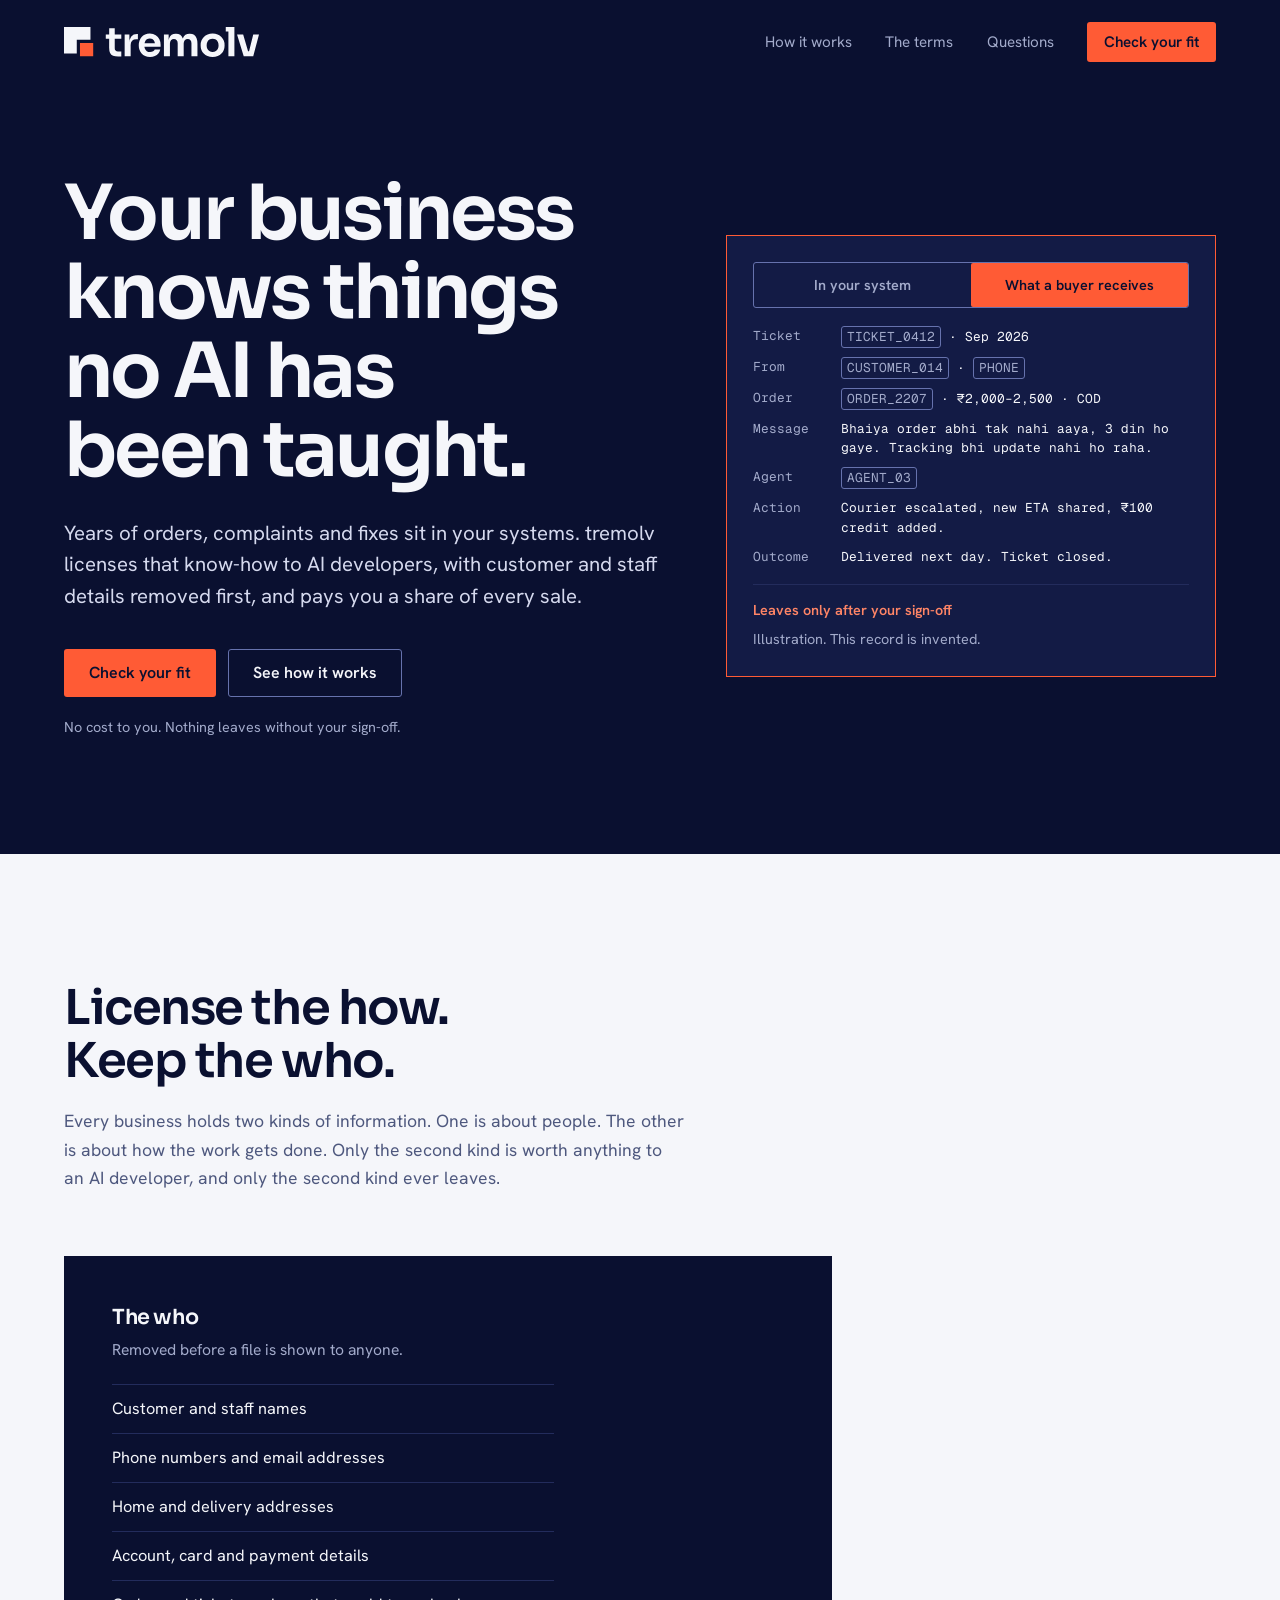
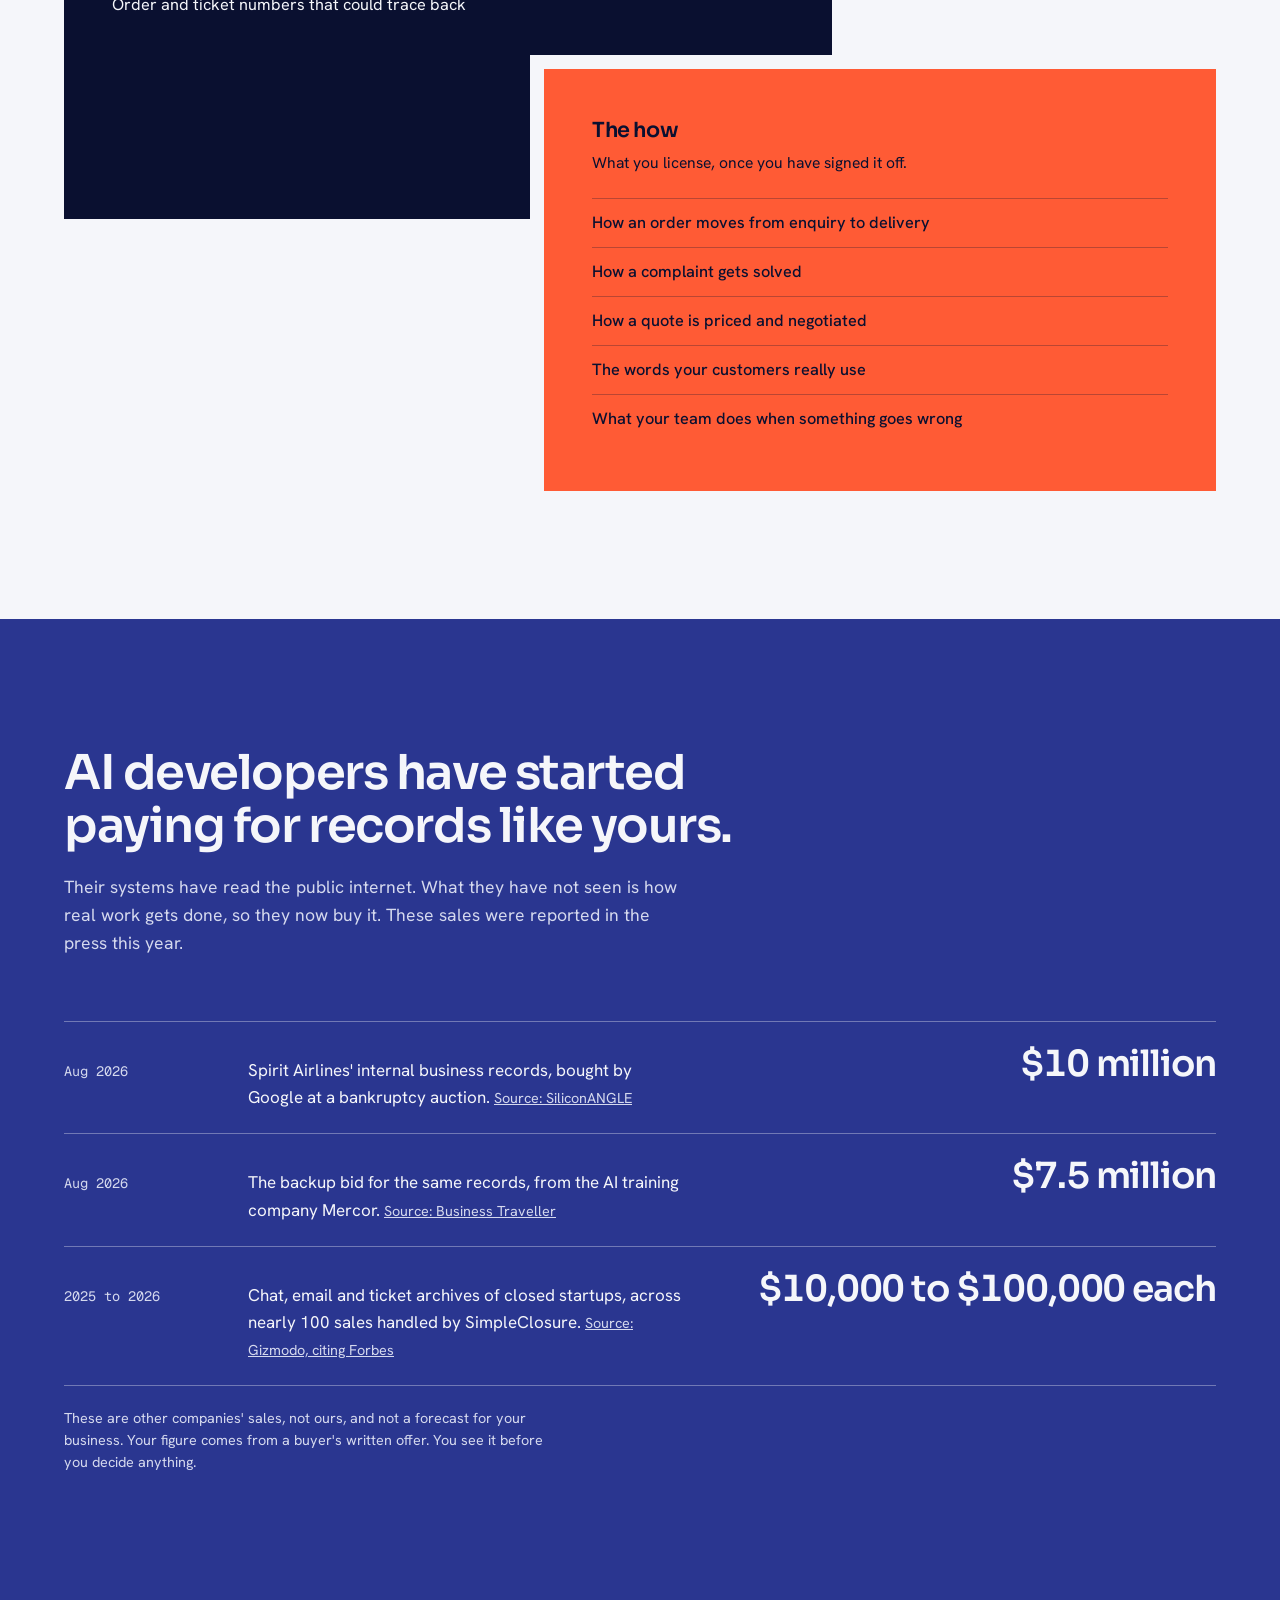
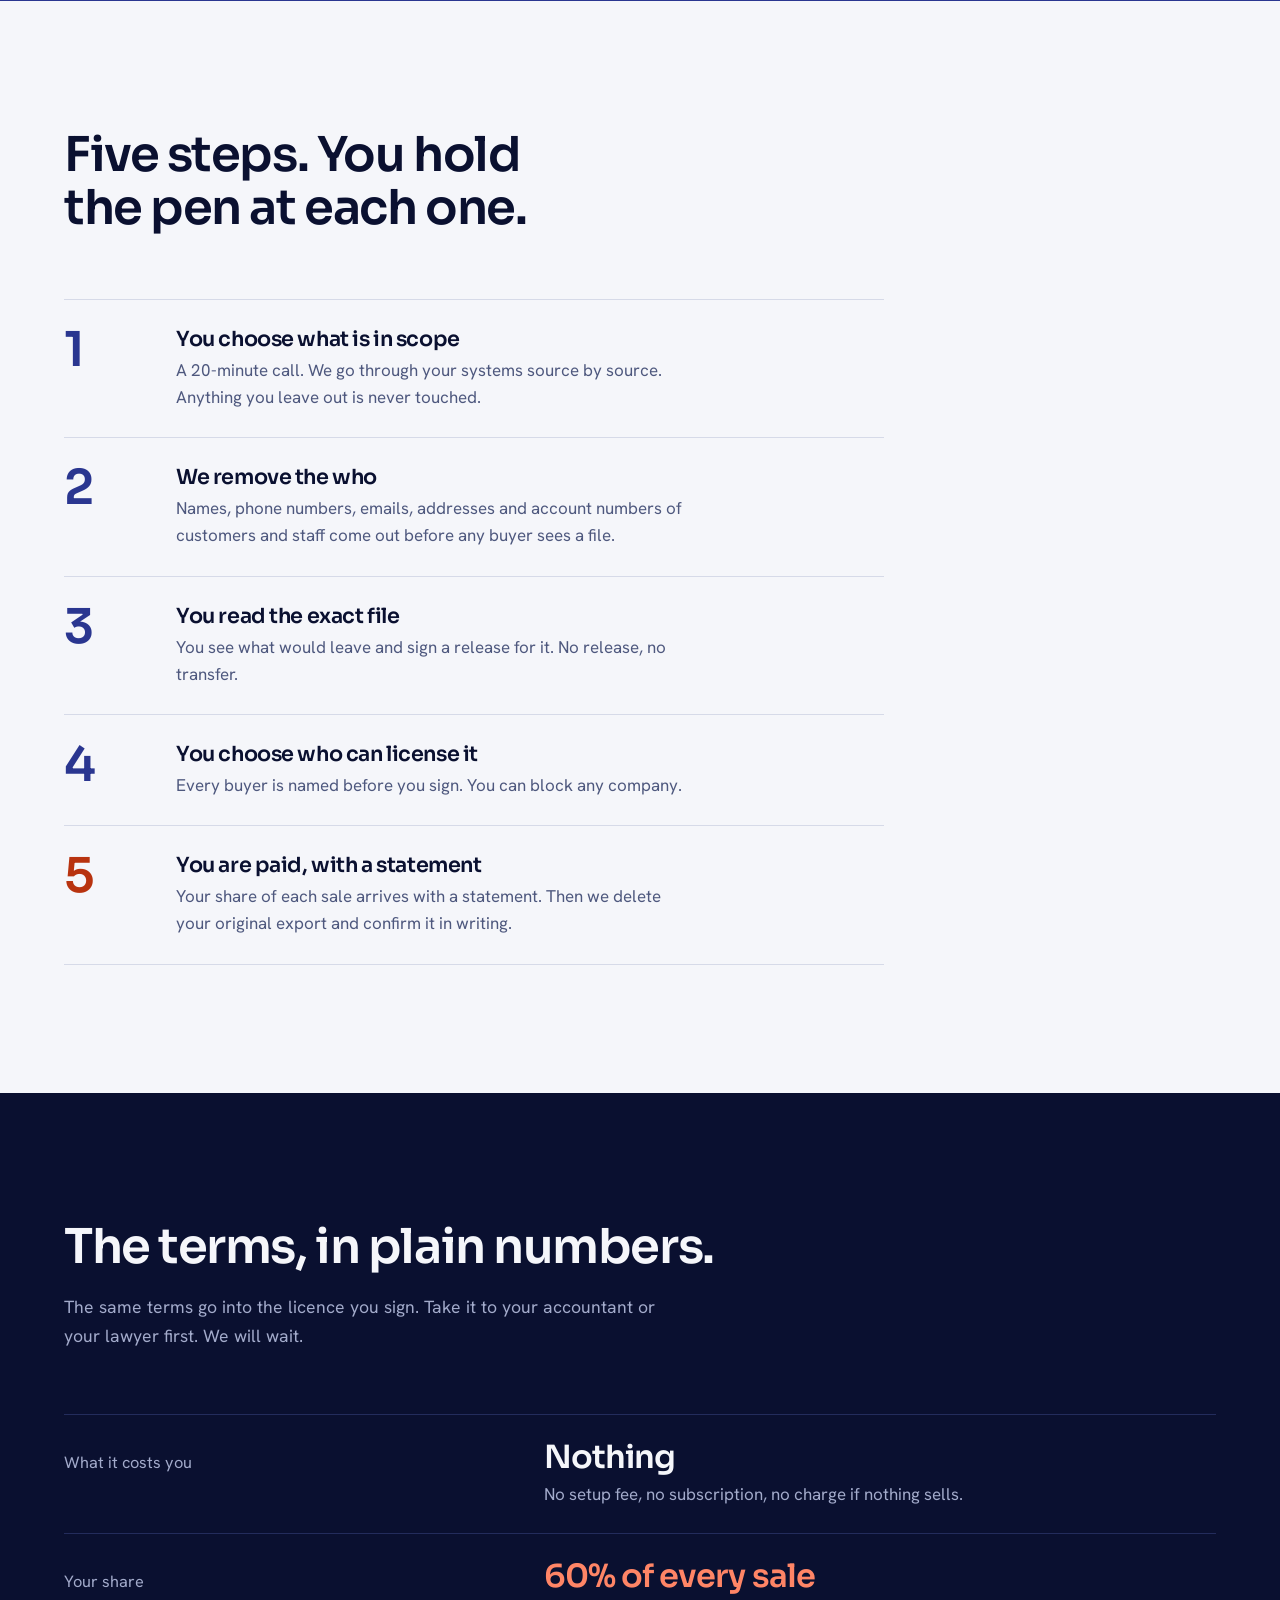
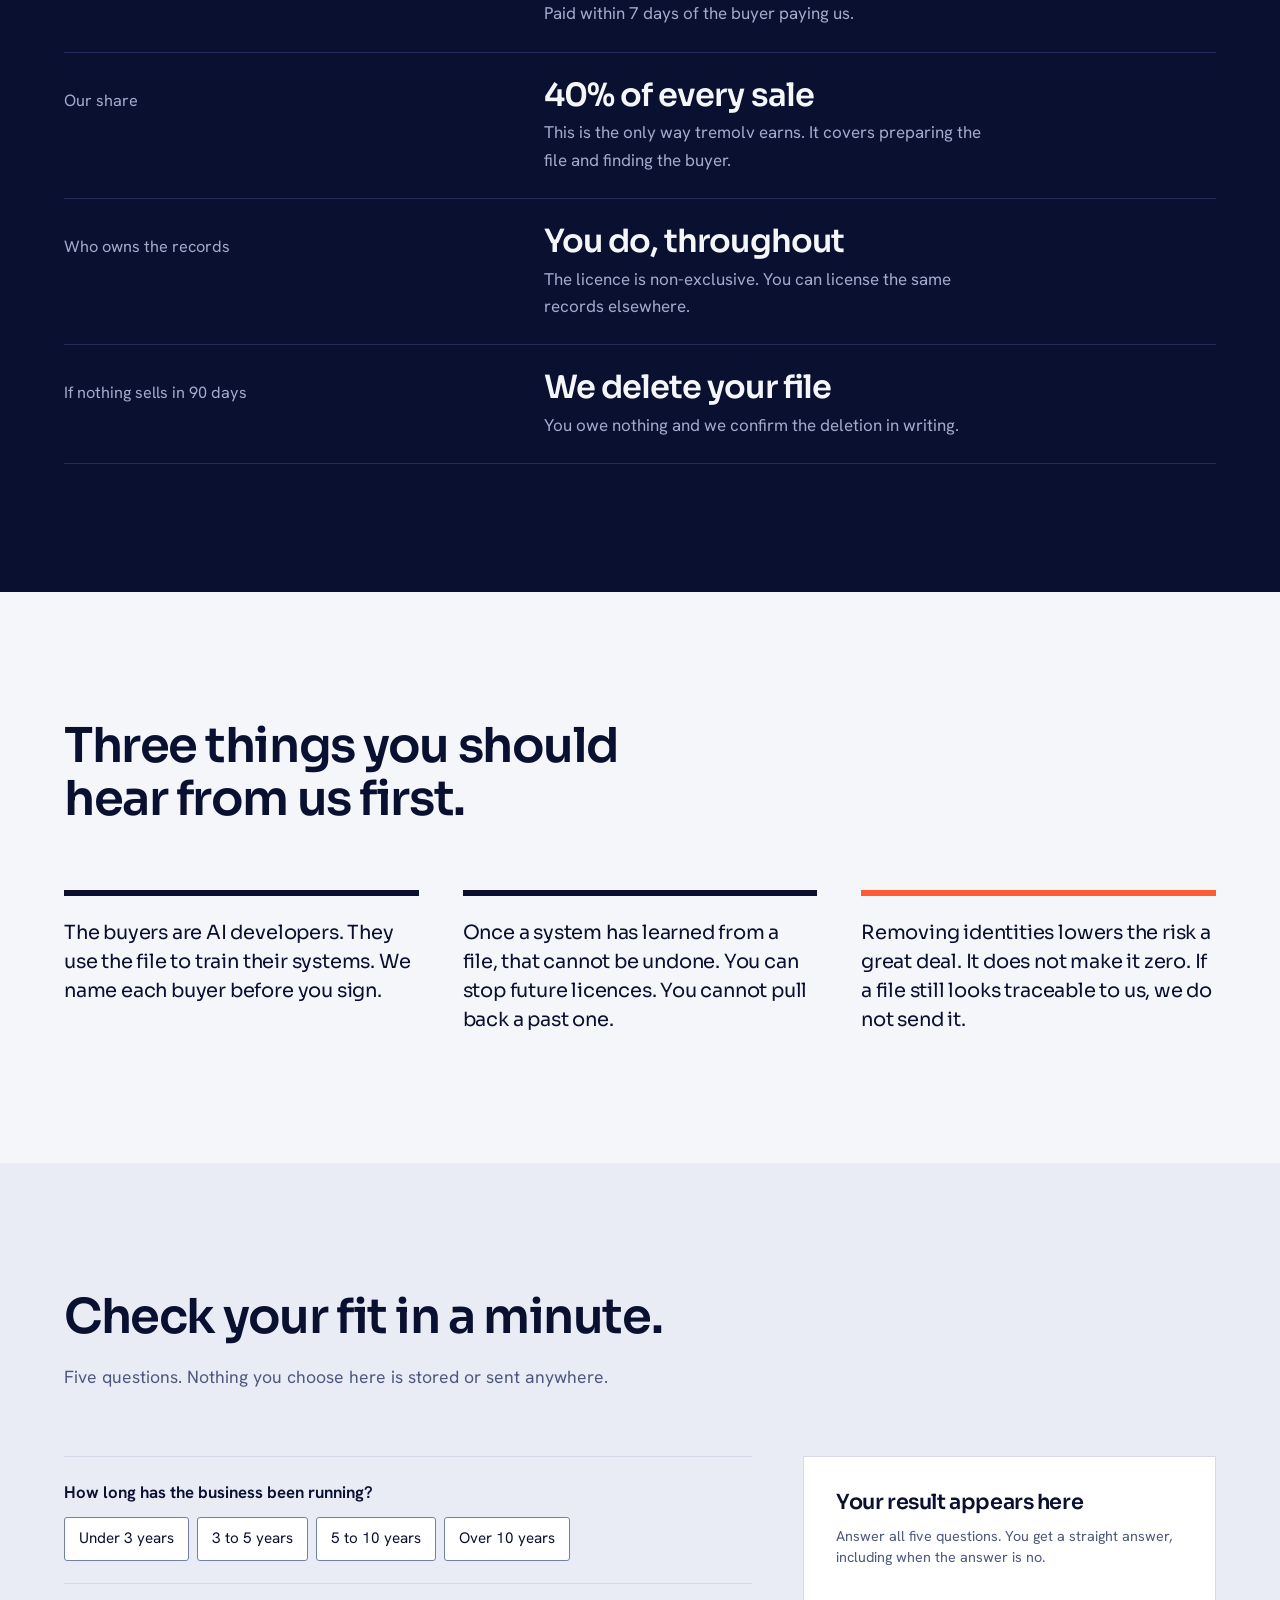
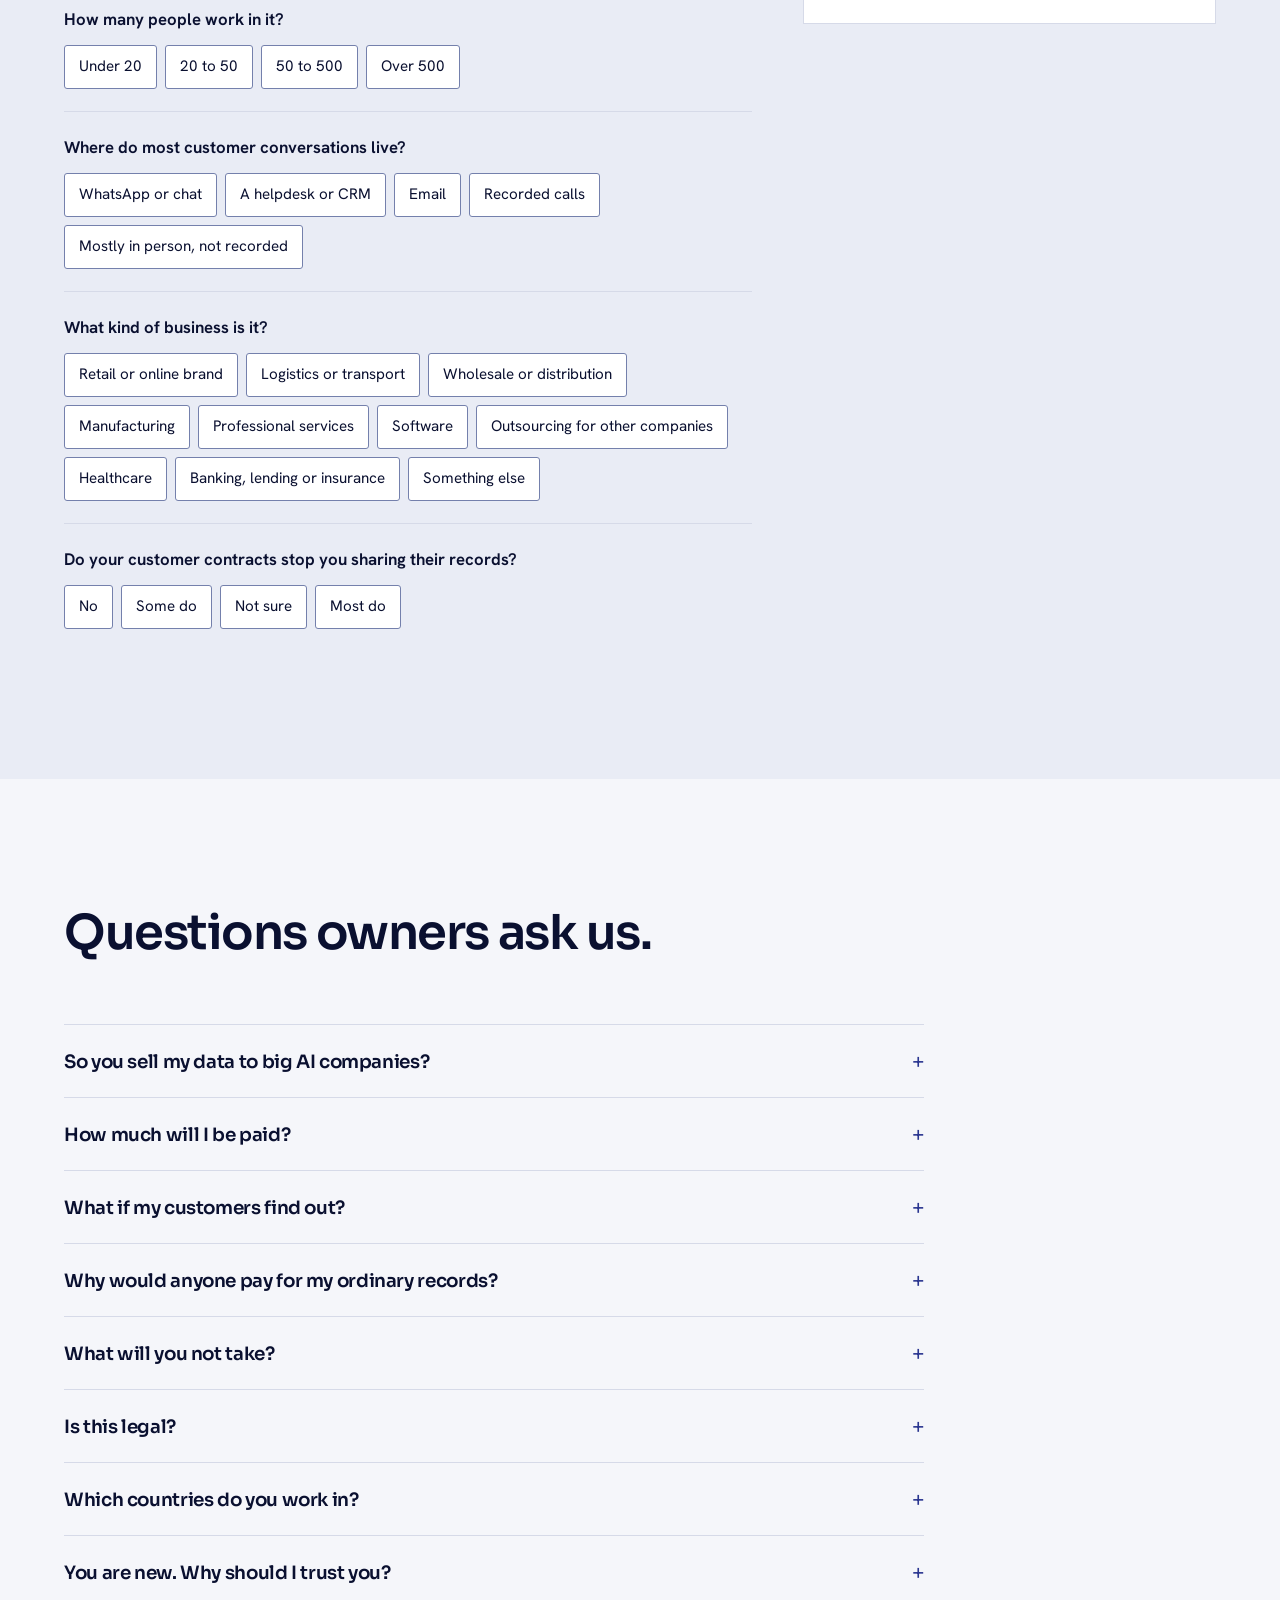
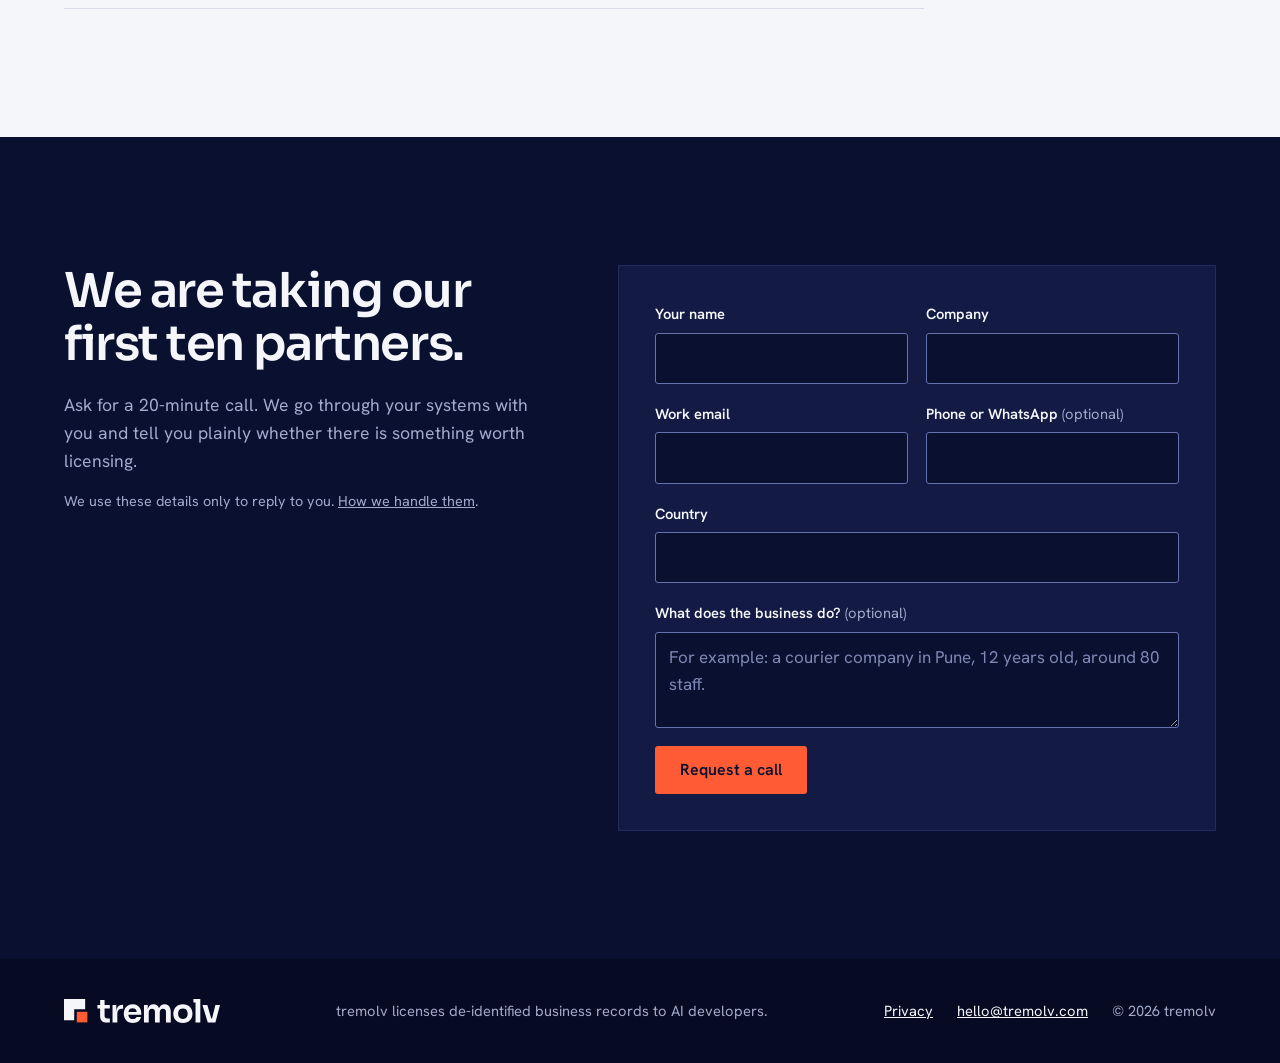
==== index.html @ 33d5b173 "Add tremolv.com website Static home page with the record illustration, fit check and call request fo" ====
<!doctype html>
<html lang="en">
<head>
<meta charset="utf-8">
<meta name="viewport" content="width=device-width, initial-scale=1">
<title>tremolv | License how your business works</title>
<meta name="description" content="tremolv licenses your de-identified operational records to AI developers and pays you a share of every sale. You see the exact file, name the buyers you refuse, and sign off before anything leaves.">
<link rel="canonical" href="https://tremolv.com/">
<meta property="og:type" content="website">
<meta property="og:url" content="https://tremolv.com/">
<meta property="og:title" content="tremolv | License the how. Keep the who.">
<meta property="og:description" content="Your business knows things no AI has been taught. License that know-how, with customer and staff details removed first.">
<meta property="og:image" content="https://tremolv.com/assets/img/og-image.png">
<meta name="twitter:card" content="summary_large_image">
<meta name="theme-color" content="#0A1030">
<link rel="icon" href="assets/img/favicon.svg" type="image/svg+xml">
<link rel="icon" href="assets/img/favicon-32.png" sizes="32x32" type="image/png">
<link rel="apple-touch-icon" href="assets/img/apple-touch-icon-180.png">
<link rel="preload" href="assets/fonts/sora.woff2" as="font" type="font/woff2" crossorigin>
<link rel="preload" href="assets/fonts/hanken-grotesk.woff2" as="font" type="font/woff2" crossorigin>
<link rel="stylesheet" href="assets/css/site.css">
</head>
<body>
<a class="skip" href="#main">Skip to content</a>

<div class="on-navy">
  <header class="wrap top">
    <a class="top__logo" href="/" aria-label="tremolv home"><img src="assets/img/tremolv-logo-on-dark.svg" alt="tremolv" width="195" height="30"></a>
    <nav class="top__nav" aria-label="Main">
      <a href="#how">How it works</a>
      <a href="#terms">The terms</a>
      <a href="#questions">Questions</a>
      <a class="btn btn-primary" href="#fit">Check your fit</a>
    </nav>
  </header>
</div>

<main id="main">
<section class="on-navy">
  <div class="wrap hero">
    <div class="hero__grid">
      <div class="hero__copy">
        <h1 class="h1">Your business knows things no AI has been taught.</h1>
        <p class="lead">Years of orders, complaints and fixes sit in your systems. tremolv licenses that know-how to AI developers, with customer and staff details removed first, and pays you a share of every sale.</p>
        <div class="hero__cta">
          <a class="btn btn-primary" href="#fit">Check your fit</a>
          <a class="btn btn-secondary" href="#how">See how it works</a>
        </div>
        <p class="note hero__assure">No cost to you. Nothing leaves without your sign-off.</p>
      </div>

      <figure class="record" id="record" data-state="in">
        <div class="record__tabs" role="group" aria-label="Which version of the record to show">
          <button class="record__tab" type="button" data-show="in" aria-pressed="true">In your system</button>
          <button class="record__tab" type="button" data-show="out" aria-pressed="false">What a buyer receives</button>
        </div>
        <dl>
          <dt>Ticket</dt>
          <dd><span class="swap"><span class="swap__in">TKT-2207</span><span class="swap__out">TICKET_0412</span></span> · <span class="swap"><span class="swap__in">14 Sep 2026</span><span class="swap__out swap__out--plain">Sep 2026</span></span></dd>
          <dt>From</dt>
          <dd><span class="swap"><span class="swap__in">Rahul Verma</span><span class="swap__out">CUSTOMER_014</span></span> · <span class="swap"><span class="swap__in">+91 99999 00000</span><span class="swap__out">PHONE</span></span></dd>
          <dt>Order</dt>
          <dd><span class="swap"><span class="swap__in">#KA-88213</span><span class="swap__out">ORDER_2207</span></span> · <span class="swap"><span class="swap__in">₹2,340</span><span class="swap__out swap__out--plain">₹2,000–2,500</span></span> · COD</dd>
          <dt>Message</dt>
          <dd>Bhaiya order abhi tak nahi aaya, 3 din ho gaye. Tracking bhi update nahi ho raha.</dd>
          <dt>Agent</dt>
          <dd><span class="swap"><span class="swap__in">Priya S.</span><span class="swap__out">AGENT_03</span></span></dd>
          <dt>Action</dt>
          <dd>Courier escalated, new ETA shared, ₹100 credit added.</dd>
          <dt>Outcome</dt>
          <dd>Delivered next day. Ticket closed.</dd>
        </dl>
        <figcaption class="record__foot">
          <span class="record__status" id="record-status" aria-live="polite">Stays with you</span>
          <span class="note">Illustration. This record is invented.</span>
        </figcaption>
      </figure>
    </div>
  </div>
</section>

<section class="band on-paper" id="leaves">
  <div class="wrap">
    <div class="head">
      <h2 class="h2">License the how. Keep the who.</h2>
      <p class="intro">Every business holds two kinds of information. One is about people. The other is about how the work gets done. Only the second kind is worth anything to an AI developer, and only the second kind ever leaves.</p>
    </div>
    <div class="split">
      <div class="split__who">
        <h3 class="h3">The who</h3>
        <p class="split__sub">Removed before a file is shown to anyone.</p>
        <ul>
          <li>Customer and staff names</li>
          <li>Phone numbers and email addresses</li>
          <li>Home and delivery addresses</li>
          <li>Account, card and payment details</li>
          <li>Order and ticket numbers that could trace back</li>
        </ul>
      </div>
      <div class="split__how">
        <h3 class="h3">The how</h3>
        <p class="split__sub">What you license, once you have signed it off.</p>
        <ul>
          <li>How an order moves from enquiry to delivery</li>
          <li>How a complaint gets solved</li>
          <li>How a quote is priced and negotiated</li>
          <li>The words your customers really use</li>
          <li>What your team does when something goes wrong</li>
        </ul>
      </div>
    </div>
  </div>
</section>

<section class="band on-indigo" id="market">
  <div class="wrap">
    <div class="head">
      <h2 class="h2">AI developers have started paying for records like yours.</h2>
      <p class="intro">Their systems have read the public internet. What they have not seen is how real work gets done, so they now buy it. These sales were reported in the press this year.</p>
    </div>
    <div class="ledger">
      <div class="ledger__row">
        <span class="ledger__when">Aug 2026</span>
        <p class="ledger__what">Spirit Airlines' internal business records, bought by Google at a bankruptcy auction. <a href="https://siliconangle.com/2026/08/17/google-pays-10m-to-get-its-hands-on-spirit-airlines-business-data-for-ai-training/" rel="noopener">Source: SiliconANGLE</a></p>
        <span class="ledger__price">$10 million</span>
      </div>
      <div class="ledger__row">
        <span class="ledger__when">Aug 2026</span>
        <p class="ledger__what">The backup bid for the same records, from the AI training company Mercor. <a href="https://www.businesstraveller.com/news/google-spirit-airlines-data-deal-ai-training/" rel="noopener">Source: Business Traveller</a></p>
        <span class="ledger__price">$7.5 million</span>
      </div>
      <div class="ledger__row">
        <span class="ledger__when">2025 to 2026</span>
        <p class="ledger__what">Chat, email and ticket archives of closed startups, across nearly 100 sales handled by SimpleClosure. <a href="https://gizmodo.com/failed-companies-are-selling-old-slack-chats-and-email-archives-to-train-ai-2000747916" rel="noopener">Source: Gizmodo, citing Forbes</a></p>
        <span class="ledger__price">$10,000 to $100,000 each</span>
      </div>
    </div>
    <p class="note">These are other companies' sales, not ours, and not a forecast for your business. Your figure comes from a buyer's written offer. You see it before you decide anything.</p>
  </div>
</section>

<section class="band on-paper" id="how">
  <div class="wrap">
    <div class="head">
      <h2 class="h2">Five steps. You hold the pen at each one.</h2>
    </div>
    <ol class="steps">
      <li><h3 class="h3">You choose what is in scope</h3><p>A 20-minute call. We go through your systems source by source. Anything you leave out is never touched.</p></li>
      <li><h3 class="h3">We remove the who</h3><p>Names, phone numbers, emails, addresses and account numbers of customers and staff come out before any buyer sees a file.</p></li>
      <li><h3 class="h3">You read the exact file</h3><p>You see what would leave and sign a release for it. No release, no transfer.</p></li>
      <li><h3 class="h3">You choose who can license it</h3><p>Every buyer is named before you sign. You can block any company.</p></li>
      <li><h3 class="h3">You are paid, with a statement</h3><p>Your share of each sale arrives with a statement. Then we delete your original export and confirm it in writing.</p></li>
    </ol>
  </div>
</section>

<section class="band on-navy" id="terms">
  <div class="wrap">
    <div class="head">
      <h2 class="h2">The terms, in plain numbers.</h2>
      <p class="intro">The same terms go into the licence you sign. Take it to your accountant or your lawyer first. We will wait.</p>
    </div>
    <dl class="terms">
      <div><dt>What it costs you</dt><dd><b>Nothing</b><span>No setup fee, no subscription, no charge if nothing sells.</span></dd></div>
      <div class="is-yours"><dt>Your share</dt><dd><b>60% of every sale</b><span>Paid within 7 days of the buyer paying us.</span></dd></div>
      <div><dt>Our share</dt><dd><b>40% of every sale</b><span>This is the only way tremolv earns. It covers preparing the file and finding the buyer.</span></dd></div>
      <div><dt>Who owns the records</dt><dd><b>You do, throughout</b><span>The licence is non-exclusive. You can license the same records elsewhere.</span></dd></div>
      <div><dt>If nothing sells in 90 days</dt><dd><b>We delete your file</b><span>You owe nothing and we confirm the deletion in writing.</span></dd></div>
    </dl>
  </div>
</section>

<section class="band on-paper" id="said-first">
  <div class="wrap">
    <div class="head">
      <h2 class="h2">Three things you should hear from us first.</h2>
    </div>
    <ul class="said">
      <li><p>The buyers are AI developers. They use the file to train their systems. We name each buyer before you sign.</p></li>
      <li><p>Once a system has learned from a file, that cannot be undone. You can stop future licences. You cannot pull back a past one.</p></li>
      <li><p>Removing identities lowers the risk a great deal. It does not make it zero. If a file still looks traceable to us, we do not send it.</p></li>
    </ul>
  </div>
</section>

<section class="band on-sunk" id="fit">
  <div class="wrap">
    <div class="head">
      <h2 class="h2">Check your fit in a minute.</h2>
      <p class="intro">Five questions. Nothing you choose here is stored or sent anywhere.</p>
    </div>
    <div class="fit">
      <form id="fit-form" novalidate>
        <fieldset class="fit__q">
          <legend>How long has the business been running?</legend>
          <div class="chips">
            <label class="chip"><input type="radio" name="years" value="0" id="fit-years-0"><span>Under 3 years</span></label>
            <label class="chip"><input type="radio" name="years" value="1" id="fit-years-1"><span>3 to 5 years</span></label>
            <label class="chip"><input type="radio" name="years" value="2" id="fit-years-2"><span>5 to 10 years</span></label>
            <label class="chip"><input type="radio" name="years" value="3" id="fit-years-3"><span>Over 10 years</span></label>
          </div>
        </fieldset>
        <fieldset class="fit__q">
          <legend>How many people work in it?</legend>
          <div class="chips">
            <label class="chip"><input type="radio" name="team" value="xs" id="fit-team-xs"><span>Under 20</span></label>
            <label class="chip"><input type="radio" name="team" value="s" id="fit-team-s"><span>20 to 50</span></label>
            <label class="chip"><input type="radio" name="team" value="m" id="fit-team-m"><span>50 to 500</span></label>
            <label class="chip"><input type="radio" name="team" value="l" id="fit-team-l"><span>Over 500</span></label>
          </div>
        </fieldset>
        <fieldset class="fit__q">
          <legend>Where do most customer conversations live?</legend>
          <div class="chips">
            <label class="chip"><input type="radio" name="channel" value="chat" id="fit-channel-chat"><span>WhatsApp or chat</span></label>
            <label class="chip"><input type="radio" name="channel" value="tickets" id="fit-channel-tickets"><span>A helpdesk or CRM</span></label>
            <label class="chip"><input type="radio" name="channel" value="email" id="fit-channel-email"><span>Email</span></label>
            <label class="chip"><input type="radio" name="channel" value="calls" id="fit-channel-calls"><span>Recorded calls</span></label>
            <label class="chip"><input type="radio" name="channel" value="none" id="fit-channel-none"><span>Mostly in person, not recorded</span></label>
          </div>
        </fieldset>
        <fieldset class="fit__q">
          <legend>What kind of business is it?</legend>
          <div class="chips">
            <label class="chip"><input type="radio" name="sector" value="retail" id="fit-sector-retail"><span>Retail or online brand</span></label>
            <label class="chip"><input type="radio" name="sector" value="logistics" id="fit-sector-logistics"><span>Logistics or transport</span></label>
            <label class="chip"><input type="radio" name="sector" value="distribution" id="fit-sector-distribution"><span>Wholesale or distribution</span></label>
            <label class="chip"><input type="radio" name="sector" value="manufacturing" id="fit-sector-manufacturing"><span>Manufacturing</span></label>
            <label class="chip"><input type="radio" name="sector" value="services" id="fit-sector-services"><span>Professional services</span></label>
            <label class="chip"><input type="radio" name="sector" value="software" id="fit-sector-software"><span>Software</span></label>
            <label class="chip"><input type="radio" name="sector" value="outsourcing" id="fit-sector-outsourcing"><span>Outsourcing for other companies</span></label>
            <label class="chip"><input type="radio" name="sector" value="health" id="fit-sector-health"><span>Healthcare</span></label>
            <label class="chip"><input type="radio" name="sector" value="finance" id="fit-sector-finance"><span>Banking, lending or insurance</span></label>
            <label class="chip"><input type="radio" name="sector" value="other" id="fit-sector-other"><span>Something else</span></label>
          </div>
        </fieldset>
        <fieldset class="fit__q">
          <legend>Do your customer contracts stop you sharing their records?</legend>
          <div class="chips">
            <label class="chip"><input type="radio" name="rights" value="free" id="fit-rights-free"><span>No</span></label>
            <label class="chip"><input type="radio" name="rights" value="some" id="fit-rights-some"><span>Some do</span></label>
            <label class="chip"><input type="radio" name="rights" value="unsure" id="fit-rights-unsure"><span>Not sure</span></label>
            <label class="chip"><input type="radio" name="rights" value="most" id="fit-rights-most"><span>Most do</span></label>
          </div>
        </fieldset>
      </form>

      <aside class="fit__result" id="fit-result" data-verdict="none" aria-live="polite">
        <h3 class="h3" id="fit-title">Your result appears here</h3>
        <p class="note" id="fit-summary">Answer all five questions. You get a straight answer, including when the answer is no.</p>
        <ul id="fit-reasons"></ul>
        <a class="btn btn-primary" id="fit-cta" href="#ask" hidden>Request a call</a>
      </aside>
    </div>
  </div>
</section>

<section class="band on-paper" id="questions">
  <div class="wrap">
    <div class="head">
      <h2 class="h2">Questions owners ask us.</h2>
    </div>
    <div class="faq">
      <details>
        <summary>So you sell my data to big AI companies?</summary>
        <div><p>We license a de-identified copy of your operational records to AI developers. Before you sign, you see which company, which file and what you are paid. You can say no to any of them.</p></div>
      </details>
      <details>
        <summary>How much will I be paid?</summary>
        <div><p>We cannot tell you until a buyer makes a written offer, and we will not guess. What moves the figure is how many years of history you have, how much of it is real conversation, and how cleanly you own it.</p><p>You see the offer before you decide. Your share is 60% of it.</p></div>
      </details>
      <details>
        <summary>What if my customers find out?</summary>
        <div><p>There is nothing about your customers in the file, and you can read it yourself before it goes. If you have promised a customer in writing that you will not share their records, those records stay out of scope. We ask about this on the first call.</p></div>
      </details>
      <details>
        <summary>Why would anyone pay for my ordinary records?</summary>
        <div><p>AI systems have read the public internet. What they have not seen is how real work gets done: a complaint from first message to resolution, an order from enquiry to delivery. Your records hold that, in the words your customers really use.</p></div>
      </details>
      <details>
        <summary>What will you not take?</summary>
        <div><p>Patient records. Customer records from banks, lenders and insurers. Anything about children. Records you hold on behalf of your own clients, because those belong to them.</p></div>
      </details>
      <details>
        <summary>Is this legal?</summary>
        <div><p>The licence is a written contract you sign, and personal details are removed first. Privacy law differs by country, so each country has its own annex to the licence. Take it to your accountant or your lawyer before you sign.</p></div>
      </details>
      <details>
        <summary>Which countries do you work in?</summary>
        <div><p>Any country where we can meet the local privacy law. We started in India.</p></div>
      </details>
      <details>
        <summary>You are new. Why should I trust you?</summary>
        <div><p>We are new, and you would be among our first ten partners. That is why you see every file, name every buyer you refuse, and walk away at no cost if nothing sells.</p></div>
      </details>
    </div>
  </div>
</section>

<section class="band on-navy" id="ask">
  <div class="wrap ask">
    <div class="ask__copy">
      <h2 class="h2">We are taking our first ten partners.</h2>
      <p class="intro">Ask for a 20-minute call. We go through your systems with you and tell you plainly whether there is something worth licensing.</p>
      <p class="note">We use these details only to reply to you. <a href="privacy.html">How we handle them</a>.</p>
    </div>
    <form class="form" id="ask-form" name="call-request" method="POST" action="/thanks.html" data-netlify="true" netlify-honeypot="website">
      <input type="hidden" name="form-name" value="call-request">
      <input type="hidden" name="fit-result" id="ask-fit" value="">
      <p class="hp"><label>Leave this empty <input name="website" tabindex="-1" autocomplete="off"></label></p>
      <div class="field"><label for="ask-name">Your name</label><input id="ask-name" name="name" autocomplete="name" required></div>
      <div class="field"><label for="ask-company">Company</label><input id="ask-company" name="company" autocomplete="organization" required></div>
      <div class="field"><label for="ask-email">Work email</label><input id="ask-email" name="email" type="email" autocomplete="email" required></div>
      <div class="field"><label for="ask-phone">Phone or WhatsApp <small>(optional)</small></label><input id="ask-phone" name="phone" type="tel" autocomplete="tel"></div>
      <div class="field field--wide"><label for="ask-country">Country</label><input id="ask-country" name="country" autocomplete="country-name" required></div>
      <div class="field field--wide"><label for="ask-notes">What does the business do? <small>(optional)</small></label><textarea id="ask-notes" name="notes" placeholder="For example: a courier company in Pune, 12 years old, around 80 staff."></textarea></div>
      <div class="form__foot">
        <button class="btn btn-primary" type="submit" id="ask-submit">Request a call</button>
      </div>
      <p class="form__msg" id="ask-msg" role="status" hidden></p>
    </form>
  </div>
</section>
</main>

<footer class="foot">
  <div class="wrap foot__row">
    <img src="assets/img/tremolv-logo-on-dark.svg" alt="tremolv" width="156" height="24">
    <p>tremolv licenses de-identified business records to AI developers.</p>
    <p class="foot__links"><a href="privacy.html">Privacy</a><a href="mailto:hello@tremolv.com">hello@tremolv.com</a><span>© 2026 tremolv</span></p>
  </div>
</footer>

<script src="assets/js/site.js" defer></script>
</body>
</html>
---- assets/css/site.css ----
/* tremolv.com
   Layout idea: the page is built the way the mark is built. Solid square blocks,
   and in each section one orange piece set apart from the rest. */

@font-face { font-family: "Sora"; src: url("../fonts/sora.woff2") format("woff2"); font-weight: 100 800; font-display: swap; }
@font-face { font-family: "Hanken Grotesk"; src: url("../fonts/hanken-grotesk.woff2") format("woff2"); font-weight: 100 900; font-display: swap; }
@font-face { font-family: "Geist Mono"; src: url("../fonts/geist-mono.woff2") format("woff2"); font-weight: 100 900; font-display: swap; }
@font-face { font-family: "Geist Mono"; src: url("../fonts/geist-mono-ext.woff2") format("woff2"); font-weight: 100 900; font-display: swap; unicode-range: U+0100-02AF, U+1E00-1EFF, U+20A0-20C0; }

:root {
  --navy: #0A1030;
  --navy-raised: #131B45;
  --navy-sunk: #060A22;
  --indigo: #2A3690;
  --white: #F5F6FA;
  --paper: #FFFFFF;
  --paper-sunk: #E9ECF5;
  --orange: #FF5B35;
  --orange-on-navy: #FF8566;
  --orange-on-paper: #B8330F;
  --muted-on-navy: #A3ABCB;
  --muted-on-paper: #4E587E;
  --line-on-navy: #232C5C;
  --line-on-paper: #D6DAE8;
  --border-on-navy: #6672AD;
  --border-on-paper: #7480AC;
  --ok-on-paper: #14607C;
  --stop-on-paper: #7A5200;

  --font-display: "Sora", "Segoe UI", system-ui, sans-serif;
  --font-sans: "Hanken Grotesk", "Segoe UI", system-ui, sans-serif;
  --font-mono: "Geist Mono", ui-monospace, Menlo, Consolas, monospace;

  --gutter: clamp(20px, 5vw, 64px);
  --page: 1160px;
  --measure: 62ch;
  --section: clamp(72px, 10vw, 128px);
}

*, *::before, *::after { box-sizing: border-box; }
[hidden] { display: none !important; }
html { -webkit-text-size-adjust: 100%; scroll-behavior: smooth; }
body { margin: 0; background: var(--white); color: var(--navy); font-family: var(--font-sans); font-size: 17px; line-height: 1.6; -webkit-font-smoothing: antialiased; }
img, svg { display: block; max-width: 100%; }
a { color: inherit; }
h1, h2, h3, p, ul, ol, dl, dd, figure, fieldset, legend { margin: 0; padding: 0; }
ul, ol { list-style: none; }
fieldset { border: 0; min-width: 0; }
button, input, select, textarea { font: inherit; color: inherit; }
:focus-visible { outline: 2px solid var(--indigo); outline-offset: 2px; }
.on-navy :focus-visible, .on-indigo :focus-visible { outline-color: var(--orange-on-navy); }

.wrap { width: 100%; max-width: calc(var(--page) + 2 * var(--gutter)); margin-inline: auto; padding-inline: var(--gutter); }
.band { padding-block: var(--section); }
.on-navy { background: var(--navy); color: var(--white); }
.on-indigo { background: var(--indigo); color: var(--white); }
.on-sunk { background: var(--paper-sunk); }
.skip { position: absolute; left: -9999px; }
.skip:focus { left: 16px; top: 16px; z-index: 10; background: var(--orange); color: var(--navy); padding: 10px 14px; }

/* type */
.h1 { font-family: var(--font-display); font-weight: 650; font-size: clamp(2.5rem, 6.4vw, 4.75rem); line-height: 1.04; letter-spacing: -0.035em; text-wrap: balance; }
.h2 { font-family: var(--font-display); font-weight: 600; font-size: clamp(1.9rem, 4.2vw, 3rem); line-height: 1.1; letter-spacing: -0.03em; text-wrap: balance; max-width: 20ch; }
.h3 { font-family: var(--font-display); font-weight: 600; font-size: 1.3rem; line-height: 1.3; letter-spacing: -0.02em; }
.lead { font-size: clamp(1.1rem, 1.6vw, 1.3rem); line-height: 1.55; max-width: 34em; }
.intro { max-width: var(--measure); margin-top: 20px; color: var(--muted-on-paper); font-size: 1.1rem; }
.on-navy .intro, .on-indigo .intro { color: var(--muted-on-navy); }
.on-indigo .intro { color: #D5D9EE; }
.note { font-size: 0.9rem; line-height: 1.5; color: var(--muted-on-paper); }
.on-navy .note { color: var(--muted-on-navy); }
.on-indigo .note { color: #D5D9EE; }
.head { margin-bottom: clamp(36px, 5vw, 64px); }

/* buttons */
.btn { display: inline-flex; align-items: center; justify-content: center; min-height: 48px; padding: 12px 24px; border: 1px solid transparent; border-radius: 3px; font-family: var(--font-sans); font-size: 1rem; font-weight: 600; line-height: 1.25; text-decoration: none; cursor: pointer; background: none; }
.btn-primary { background: var(--orange); color: var(--navy); }
.btn-primary:hover { background: #FF7350; }
.btn-secondary { border-color: var(--border-on-navy); color: var(--white); }
.btn-secondary:hover { border-color: var(--white); }
.on-paper .btn-secondary, .on-sunk .btn-secondary { border-color: var(--border-on-paper); color: var(--navy); }
.btn[disabled] { opacity: .5; cursor: not-allowed; }

/* header */
.top { display: flex; align-items: center; justify-content: space-between; gap: 24px; padding-block: 22px; }
.top__logo img { height: 30px; width: auto; }
.top__nav { display: flex; align-items: center; gap: clamp(16px, 2.6vw, 34px); }
.top__nav a:not(.btn) { font-size: 0.95rem; text-decoration: none; color: var(--muted-on-navy); }
.top__nav a:not(.btn):hover { color: var(--white); }
.top__nav .btn { min-height: 40px; padding: 8px 16px; font-size: 0.95rem; }
@media (max-width: 760px) { .top__nav a:not(.btn) { display: none; } }

/* hero */
.hero { padding-block: clamp(40px, 7vw, 96px) clamp(64px, 9vw, 120px); }
.hero__grid { display: grid; grid-template-columns: minmax(0, 1.1fr) minmax(0, 0.9fr); gap: clamp(32px, 5vw, 72px); align-items: center; }
.hero__copy .lead { margin-top: 28px; color: #D5D9EE; }
.hero__cta { display: flex; flex-wrap: wrap; gap: 12px; margin-top: 36px; }
.hero__assure { margin-top: 20px; }
@media (max-width: 900px) { .hero__grid { grid-template-columns: minmax(0, 1fr); } }

/* the record */
.record { background: var(--navy-raised); border: 1px solid var(--line-on-navy); padding: clamp(16px, 2.4vw, 26px); transition: border-color .4s; }
.record[data-state="out"] { border-color: var(--orange); }
.record__tabs { display: grid; grid-template-columns: 1fr 1fr; gap: 0; margin-bottom: 18px; border: 1px solid var(--border-on-navy); border-radius: 3px; }
.record__tab { min-height: 44px; padding: 8px 10px; border: 0; background: none; color: var(--muted-on-navy); font-size: 0.9rem; font-weight: 600; cursor: pointer; border-radius: 2px; }
.record__tab[aria-pressed="true"] { background: var(--white); color: var(--navy); }
.record[data-state="out"] .record__tab[aria-pressed="true"] { background: var(--orange); color: var(--navy); }
.record dl { display: grid; grid-template-columns: 74px minmax(0, 1fr); gap: 9px 14px; font-family: var(--font-mono); font-size: 0.8rem; line-height: 1.55; }
.record dt { color: var(--muted-on-navy); }
.record dd { overflow-wrap: anywhere; color: var(--white); }
.swap { display: inline-block; }
.swap__in { color: #F2C14E; text-decoration: underline; text-decoration-thickness: 1px; text-underline-offset: 3px; }
.swap__out { display: none; padding: 0 5px; border: 1px solid var(--border-on-navy); border-radius: 3px; color: var(--muted-on-navy); white-space: nowrap; }
.swap.is-out .swap__in { display: none; }
.swap.is-out .swap__out { display: inline-block; }
.swap.is-out .swap__out--plain { border: 0; padding: 0; color: var(--white); }
.record__foot { display: flex; flex-wrap: wrap; justify-content: space-between; gap: 6px 16px; margin-top: 18px; padding-top: 14px; border-top: 1px solid var(--line-on-navy); }
.record__status { font-size: 0.9rem; font-weight: 600; color: #F2C14E; }
.record[data-state="out"] .record__status { color: var(--orange-on-navy); }
@media (prefers-reduced-motion: no-preference) { .swap__out { animation: land .28s ease-out; } }
@keyframes land { from { opacity: 0; transform: translateY(3px); } to { opacity: 1; transform: none; } }

/* the split: the mark as a layout */
.split { display: grid; grid-template-columns: repeat(12, minmax(0, 1fr)); }
.split__who { grid-column: 1 / span 8; grid-row: 1; background: var(--navy); color: var(--white); padding: clamp(24px, 4vw, 48px); padding-bottom: clamp(110px, 16vw, 190px); }
.split__how { grid-column: 6 / span 7; grid-row: 2; margin-top: clamp(-150px, -12vw, -80px); background: var(--orange); color: var(--navy); padding: clamp(24px, 4vw, 48px); box-shadow: 0 0 0 clamp(8px, 1.2vw, 14px) var(--white); }
.split h3 { margin-bottom: 6px; }
.split__sub { font-size: 0.98rem; margin-bottom: 22px; }
.split__who .split__sub { color: var(--muted-on-navy); }
.split li { padding: 11px 0; border-top: 1px solid var(--line-on-navy); font-size: 1.02rem; }
.split__how li { border-top-color: rgba(10, 16, 48, .28); font-weight: 500; }
.split__who ul { max-width: 26em; }
@media (max-width: 760px) {
  .split__who { grid-column: 1 / -1; padding-bottom: 72px; }
  .split__how { grid-column: 2 / -1; margin-top: -44px; }
}

/* reported sales */
.ledger { border-top: 1px solid rgba(245, 246, 250, .35); }
.ledger__row { display: grid; grid-template-columns: 9.5rem minmax(0, 1fr) auto; gap: 8px 32px; align-items: baseline; padding: 22px 0; border-bottom: 1px solid rgba(245, 246, 250, .35); }
.ledger__when { font-family: var(--font-mono); font-size: 0.85rem; color: #D5D9EE; }
.ledger__what { max-width: 44ch; }
.ledger__what a { color: #D5D9EE; font-size: 0.9rem; }
.ledger__price { font-family: var(--font-display); font-weight: 600; font-size: clamp(1.5rem, 3vw, 2.25rem); letter-spacing: -0.03em; line-height: 1.1; text-align: right; font-variant-numeric: tabular-nums; }
.ledger + .note { margin-top: 22px; max-width: var(--measure); }
@media (max-width: 760px) { .ledger__row { grid-template-columns: minmax(0, 1fr); } .ledger__price { text-align: left; } }

/* steps */
.steps { max-width: 820px; border-top: 1px solid var(--line-on-paper); counter-reset: step; }
.steps li { display: grid; grid-template-columns: clamp(52px, 8vw, 96px) minmax(0, 1fr); gap: 4px 16px; padding: 26px 0; border-bottom: 1px solid var(--line-on-paper); counter-increment: step; }
.steps li::before { content: counter(step); grid-row: 1 / span 2; font-family: var(--font-display); font-weight: 600; font-size: clamp(2rem, 4vw, 3rem); line-height: 1; letter-spacing: -0.04em; color: var(--indigo); }
.steps li:last-child::before { color: var(--orange-on-paper); }
.steps p { color: var(--muted-on-paper); max-width: 52ch; }

/* terms */
.terms { border-top: 1px solid var(--line-on-navy); }
.terms div { display: grid; grid-template-columns: minmax(0, 0.8fr) minmax(0, 1.2fr); gap: 6px 32px; padding: 24px 0; border-bottom: 1px solid var(--line-on-navy); align-items: baseline; }
.terms dt { color: var(--muted-on-navy); font-size: 1.02rem; }
.terms dd b { display: block; font-family: var(--font-display); font-weight: 600; font-size: clamp(1.4rem, 2.6vw, 2rem); line-height: 1.15; letter-spacing: -0.03em; }
.terms dd span { display: block; margin-top: 6px; color: var(--muted-on-navy); max-width: 44ch; }
.terms .is-yours dd b { color: var(--orange-on-navy); }
@media (max-width: 640px) { .terms div { grid-template-columns: minmax(0, 1fr); } }

/* said first */
.said { display: grid; grid-template-columns: repeat(3, minmax(0, 1fr)); gap: clamp(24px, 3.4vw, 48px); }
.said li { padding-top: 22px; border-top: 6px solid var(--navy); }
.said li:last-child { border-top-color: var(--orange); }
.said p { font-family: var(--font-display); font-weight: 400; font-size: 1.22rem; line-height: 1.5; letter-spacing: -0.01em; }
@media (max-width: 860px) { .said { grid-template-columns: minmax(0, 1fr); } }

/* fit check */
.fit { display: grid; grid-template-columns: minmax(0, 1.25fr) minmax(0, 0.75fr); gap: clamp(28px, 4vw, 56px); align-items: start; }
.fit__q { padding: 0 0 22px; border-top: 1px solid var(--line-on-paper); }
.fit__q legend { float: left; width: 100%; padding-top: 22px; font-weight: 650; font-size: 1.05rem; margin-bottom: 12px; }
.fit__q .chips { clear: both; }
.chips { display: flex; flex-wrap: wrap; gap: 8px; }
.chip { position: relative; }
.chip input { position: absolute; opacity: 0; inset: 0; width: 100%; height: 100%; margin: 0; cursor: pointer; }
.chip span { display: block; min-height: 44px; padding: 10px 14px; background: var(--paper); border: 1px solid var(--border-on-paper); border-radius: 3px; font-size: 0.95rem; line-height: 1.4; }
.chip input:checked + span { background: var(--navy); border-color: var(--navy); color: var(--white); }
.chip input:focus-visible + span { outline: 2px solid var(--indigo); outline-offset: 2px; }
.fit__result { position: sticky; top: 24px; background: var(--paper); border: 1px solid var(--line-on-paper); padding: clamp(20px, 3vw, 32px); }
.fit__result[data-verdict="strong"] { border-top: 6px solid var(--orange); }
.fit__result[data-verdict="call"] { border-top: 6px solid var(--indigo); }
.fit__result[data-verdict="early"], .fit__result[data-verdict="no"] { border-top: 6px solid var(--border-on-paper); }
.fit__result h3 { margin-bottom: 10px; }
.fit__result ul { margin: 16px 0 22px; }
.fit__result li { position: relative; padding: 9px 0 9px 20px; border-top: 1px solid var(--line-on-paper); font-size: 0.97rem; line-height: 1.5; }
.fit__result li::before { content: ""; position: absolute; left: 0; top: 17px; width: 8px; height: 8px; background: var(--navy); }
.fit__result li.is-stop::before { background: var(--stop-on-paper); }
.fit__result .btn { width: 100%; }
@media (max-width: 900px) { .fit { grid-template-columns: minmax(0, 1fr); } .fit__result { position: static; } }

/* questions */
.faq { max-width: 860px; border-top: 1px solid var(--line-on-paper); }
.faq details { border-bottom: 1px solid var(--line-on-paper); }
.faq summary { display: flex; justify-content: space-between; align-items: baseline; gap: 24px; padding: 22px 0; cursor: pointer; list-style: none; font-family: var(--font-display); font-weight: 600; font-size: 1.15rem; letter-spacing: -0.02em; line-height: 1.35; }
.faq summary::-webkit-details-marker { display: none; }
.faq summary::after { content: "+"; flex: none; font-family: var(--font-mono); font-weight: 400; font-size: 1.3rem; color: var(--indigo); }
.faq details[open] summary::after { content: "−"; }
.faq details > div { padding: 0 0 26px; max-width: var(--measure); color: var(--muted-on-paper); }
.faq details > div p + p { margin-top: 12px; }

/* request a call */
.ask { display: grid; grid-template-columns: minmax(0, 0.9fr) minmax(0, 1.1fr); gap: clamp(32px, 5vw, 72px); align-items: start; }
.ask__copy p + p { margin-top: 16px; }
.form { display: grid; grid-template-columns: repeat(2, minmax(0, 1fr)); gap: 18px; background: var(--navy-raised); border: 1px solid var(--line-on-navy); padding: clamp(20px, 3vw, 36px); }
.field { display: grid; gap: 7px; min-width: 0; }
.field--wide { grid-column: 1 / -1; }
.field label { font-size: 0.92rem; font-weight: 600; }
.field label small { font-weight: 400; color: var(--muted-on-navy); font-size: inherit; }
.field input, .field textarea { width: 100%; min-height: 48px; padding: 11px 13px; background: var(--navy); border: 1px solid var(--border-on-navy); border-radius: 3px; color: var(--white); }
.field textarea { min-height: 96px; resize: vertical; }
.field input::placeholder, .field textarea::placeholder { color: #7F88B4; }
.form__foot { grid-column: 1 / -1; display: flex; flex-wrap: wrap; align-items: center; gap: 14px 22px; }
.form__msg { grid-column: 1 / -1; padding: 14px 16px; border: 1px solid var(--border-on-navy); font-weight: 600; }
.form__msg[data-kind="ok"] { border-color: #6FC3E0; color: #6FC3E0; }
.form__msg[data-kind="err"] { border-color: #F2C14E; color: #F2C14E; }
.hp { position: absolute; left: -9999px; }
@media (max-width: 900px) { .ask { grid-template-columns: minmax(0, 1fr); } }
@media (max-width: 560px) { .form { grid-template-columns: minmax(0, 1fr); } }

/* footer */
.foot { background: var(--navy-sunk); color: var(--muted-on-navy); padding-block: 40px; font-size: 0.92rem; }
.foot__row { display: flex; flex-wrap: wrap; justify-content: space-between; align-items: center; gap: 18px 32px; }
.foot img { height: 24px; width: auto; }
.foot a { color: var(--white); }
.foot__links { display: flex; flex-wrap: wrap; gap: 8px 24px; }

/* plain document pages */
.doc { max-width: 760px; padding-block: clamp(48px, 7vw, 88px); }
.doc h1 { margin-bottom: 28px; }
.doc h2 { font-family: var(--font-display); font-weight: 600; font-size: 1.35rem; letter-spacing: -0.02em; margin: 36px 0 10px; }
.doc p + p { margin-top: 12px; }
.doc ul { list-style: square; padding-left: 20px; margin-top: 8px; }
.doc li { margin-top: 6px; }
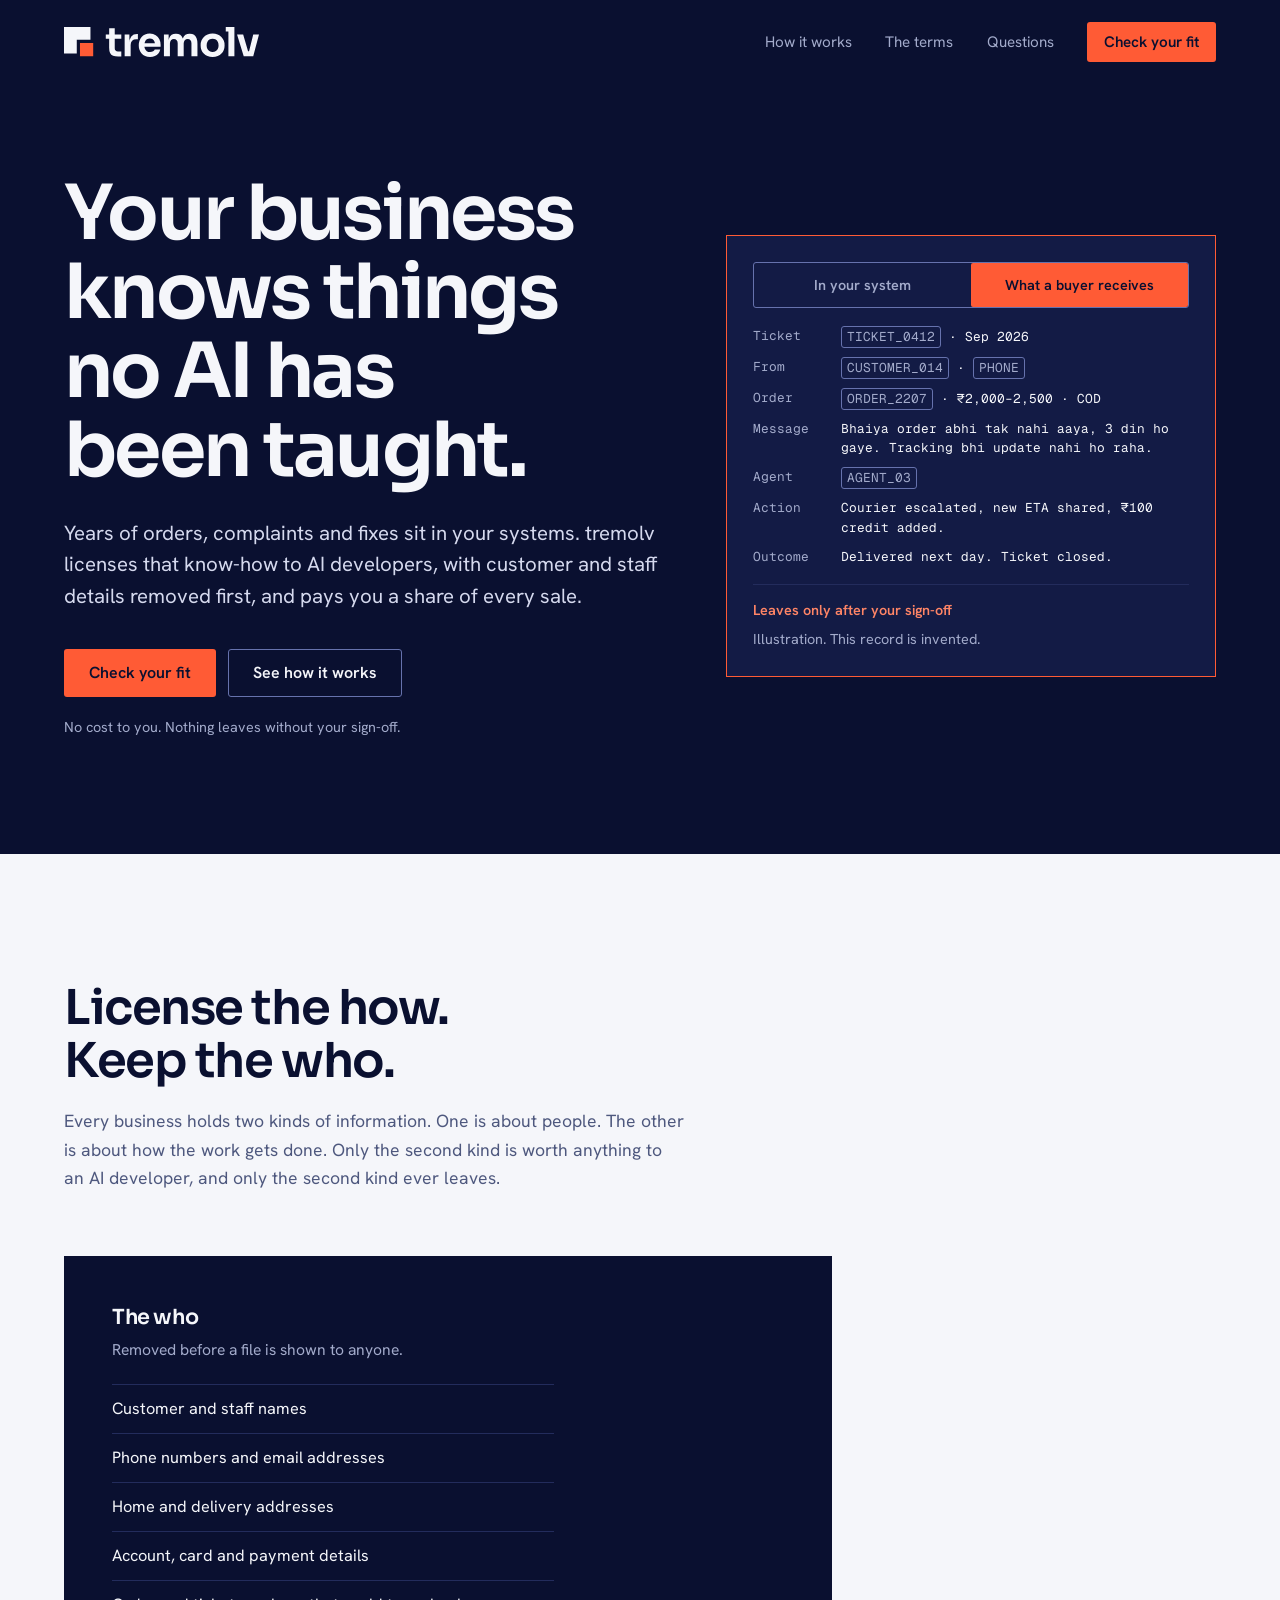
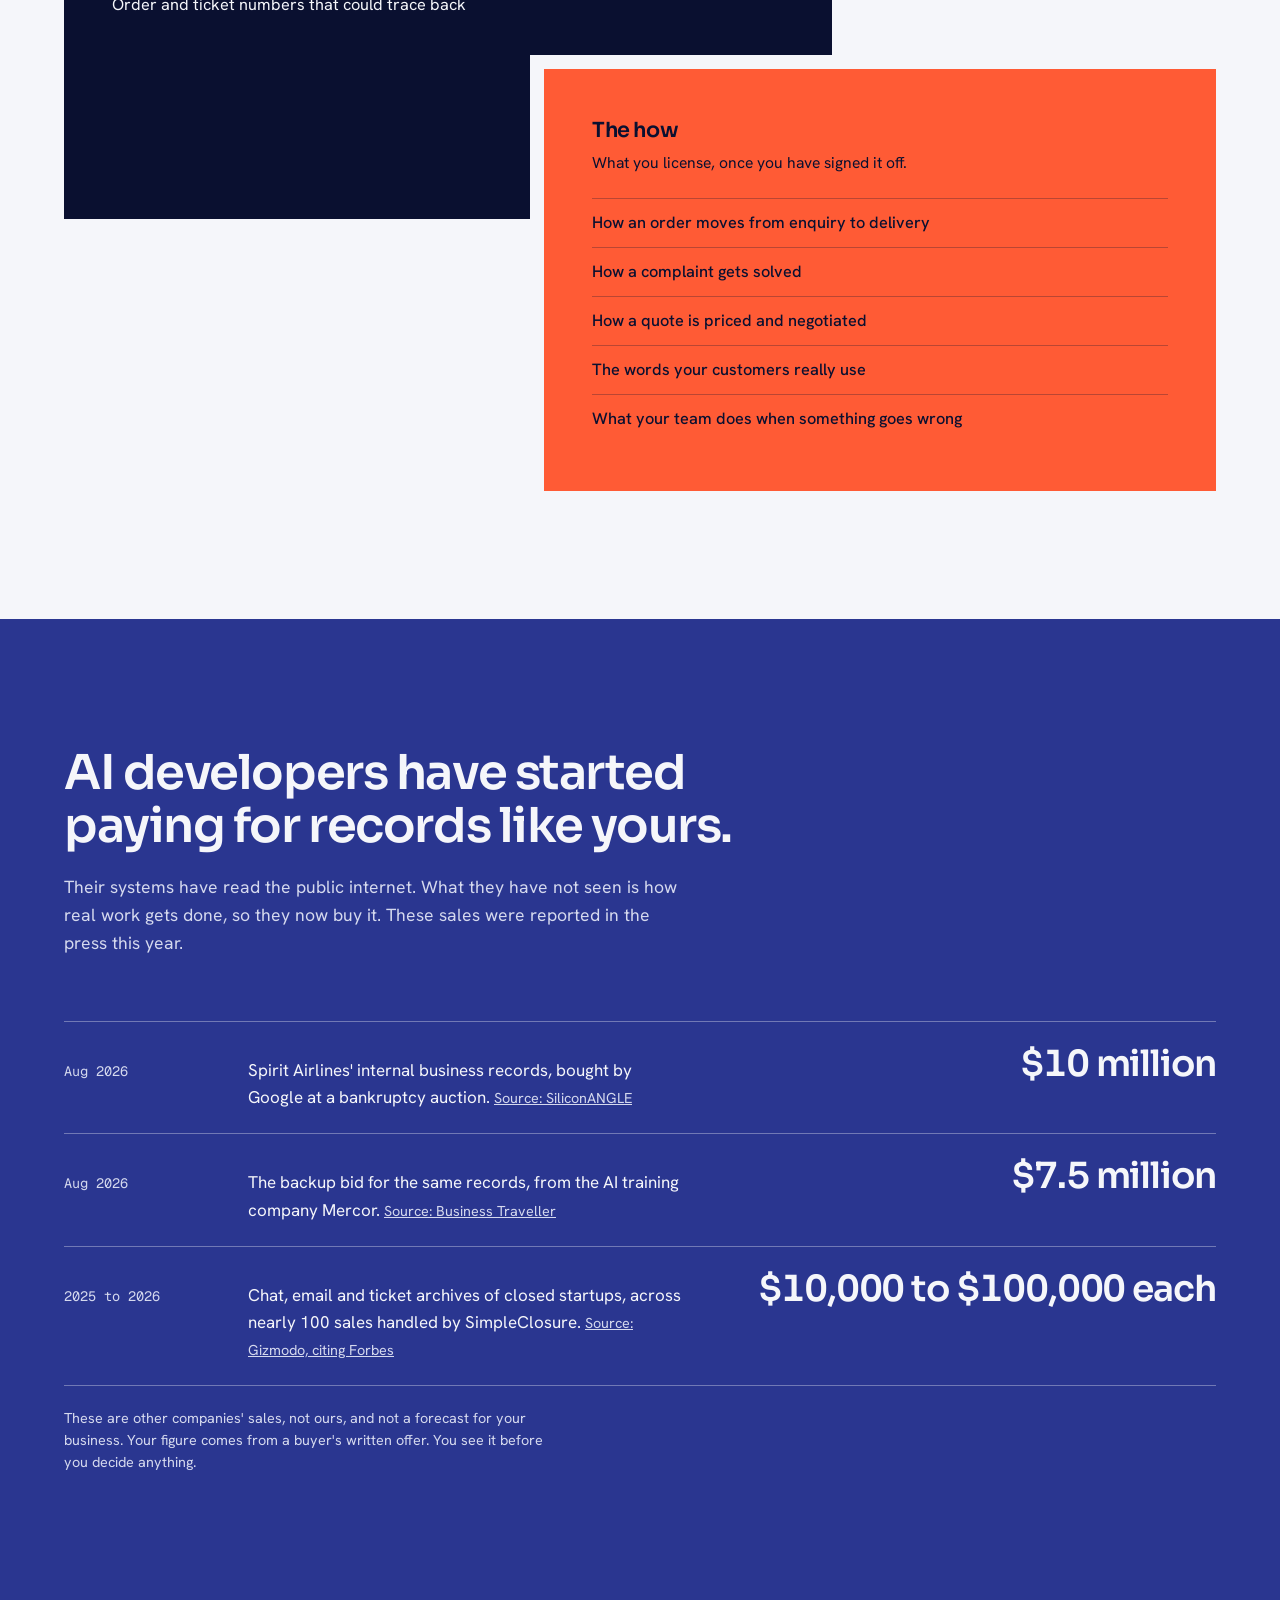
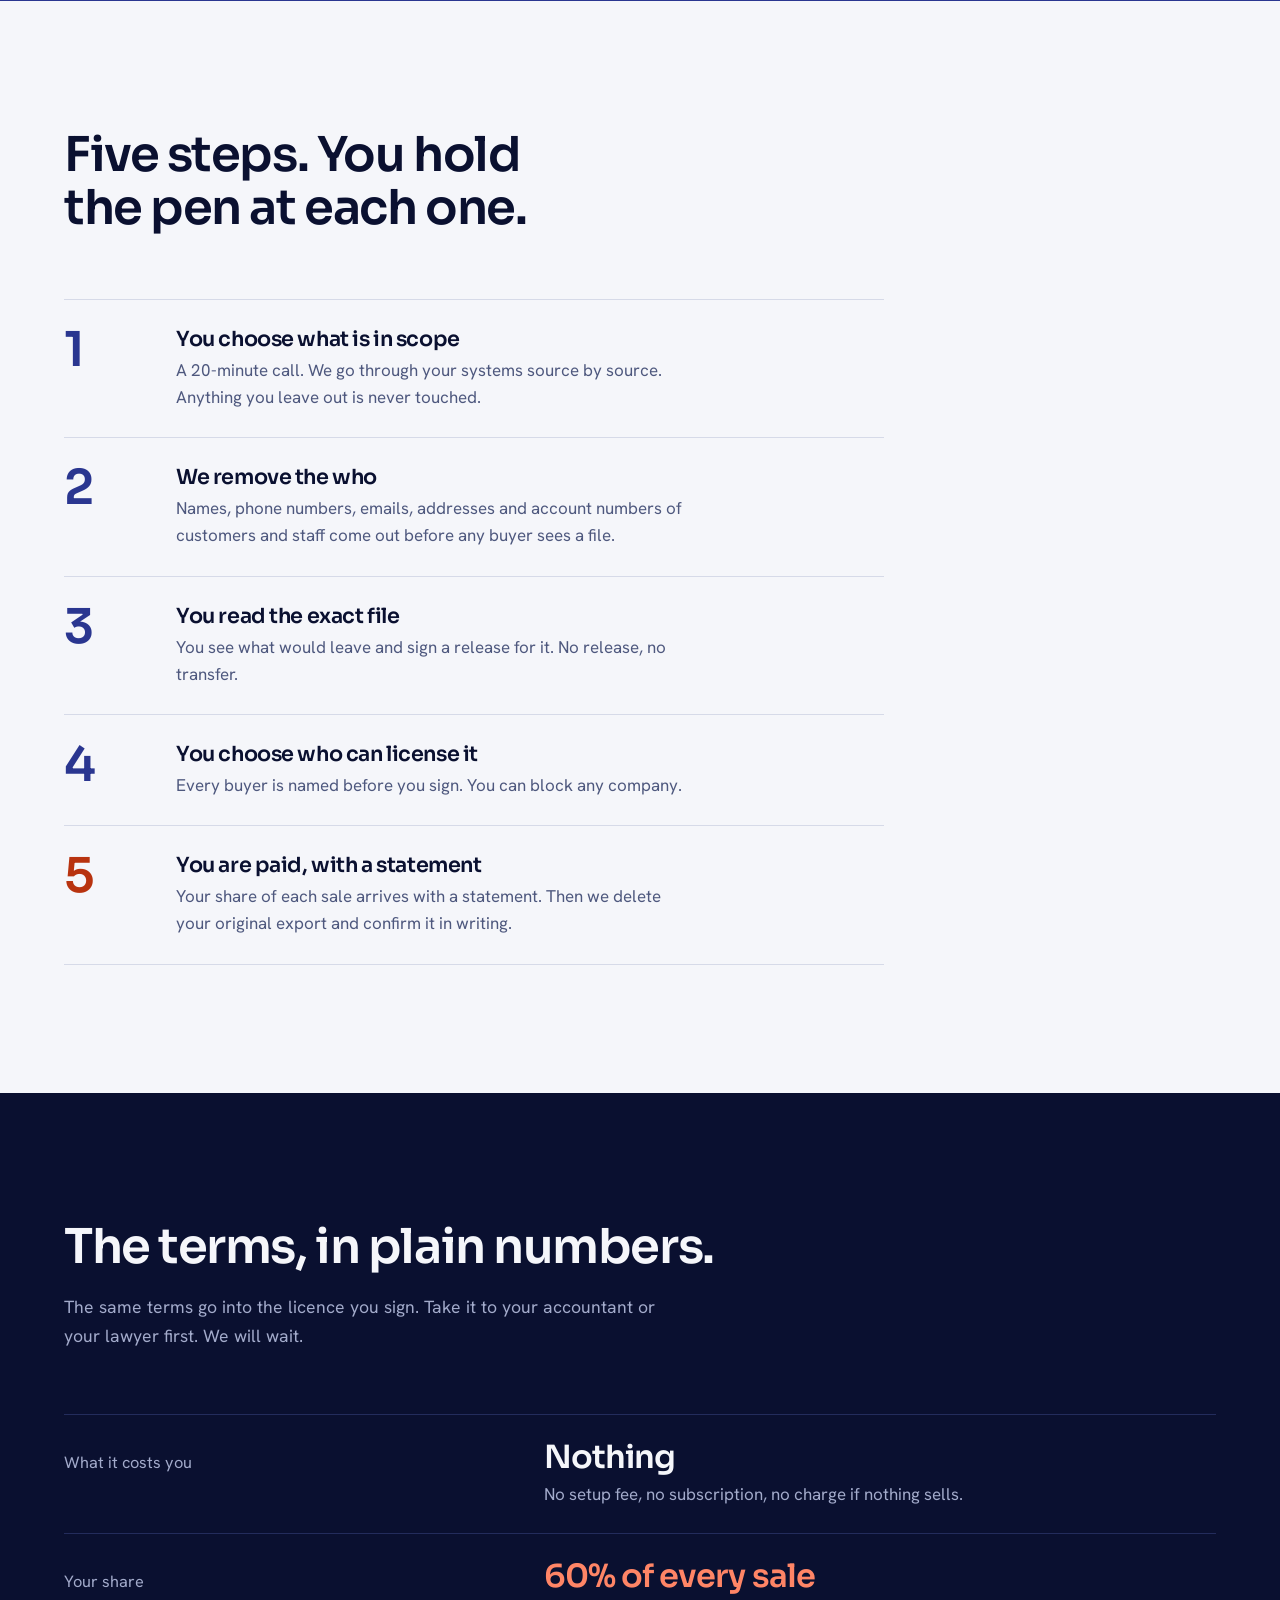
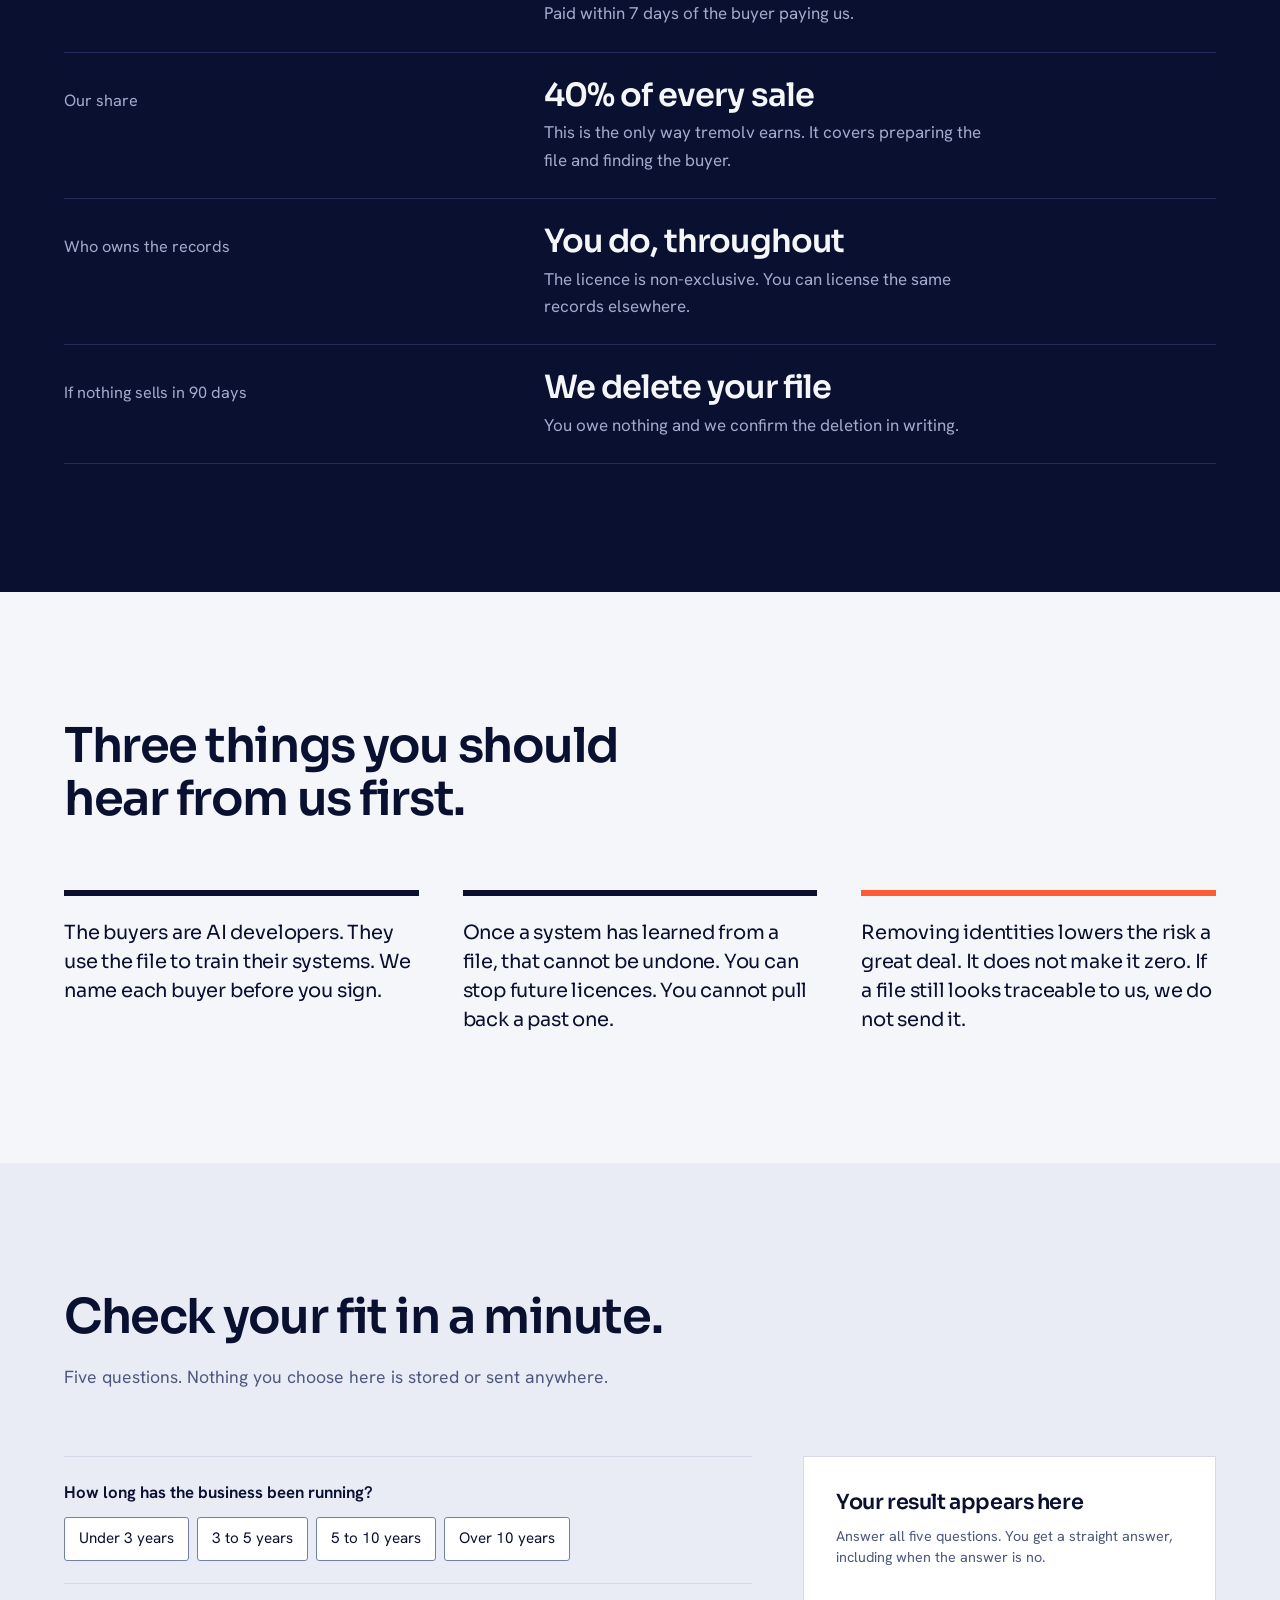
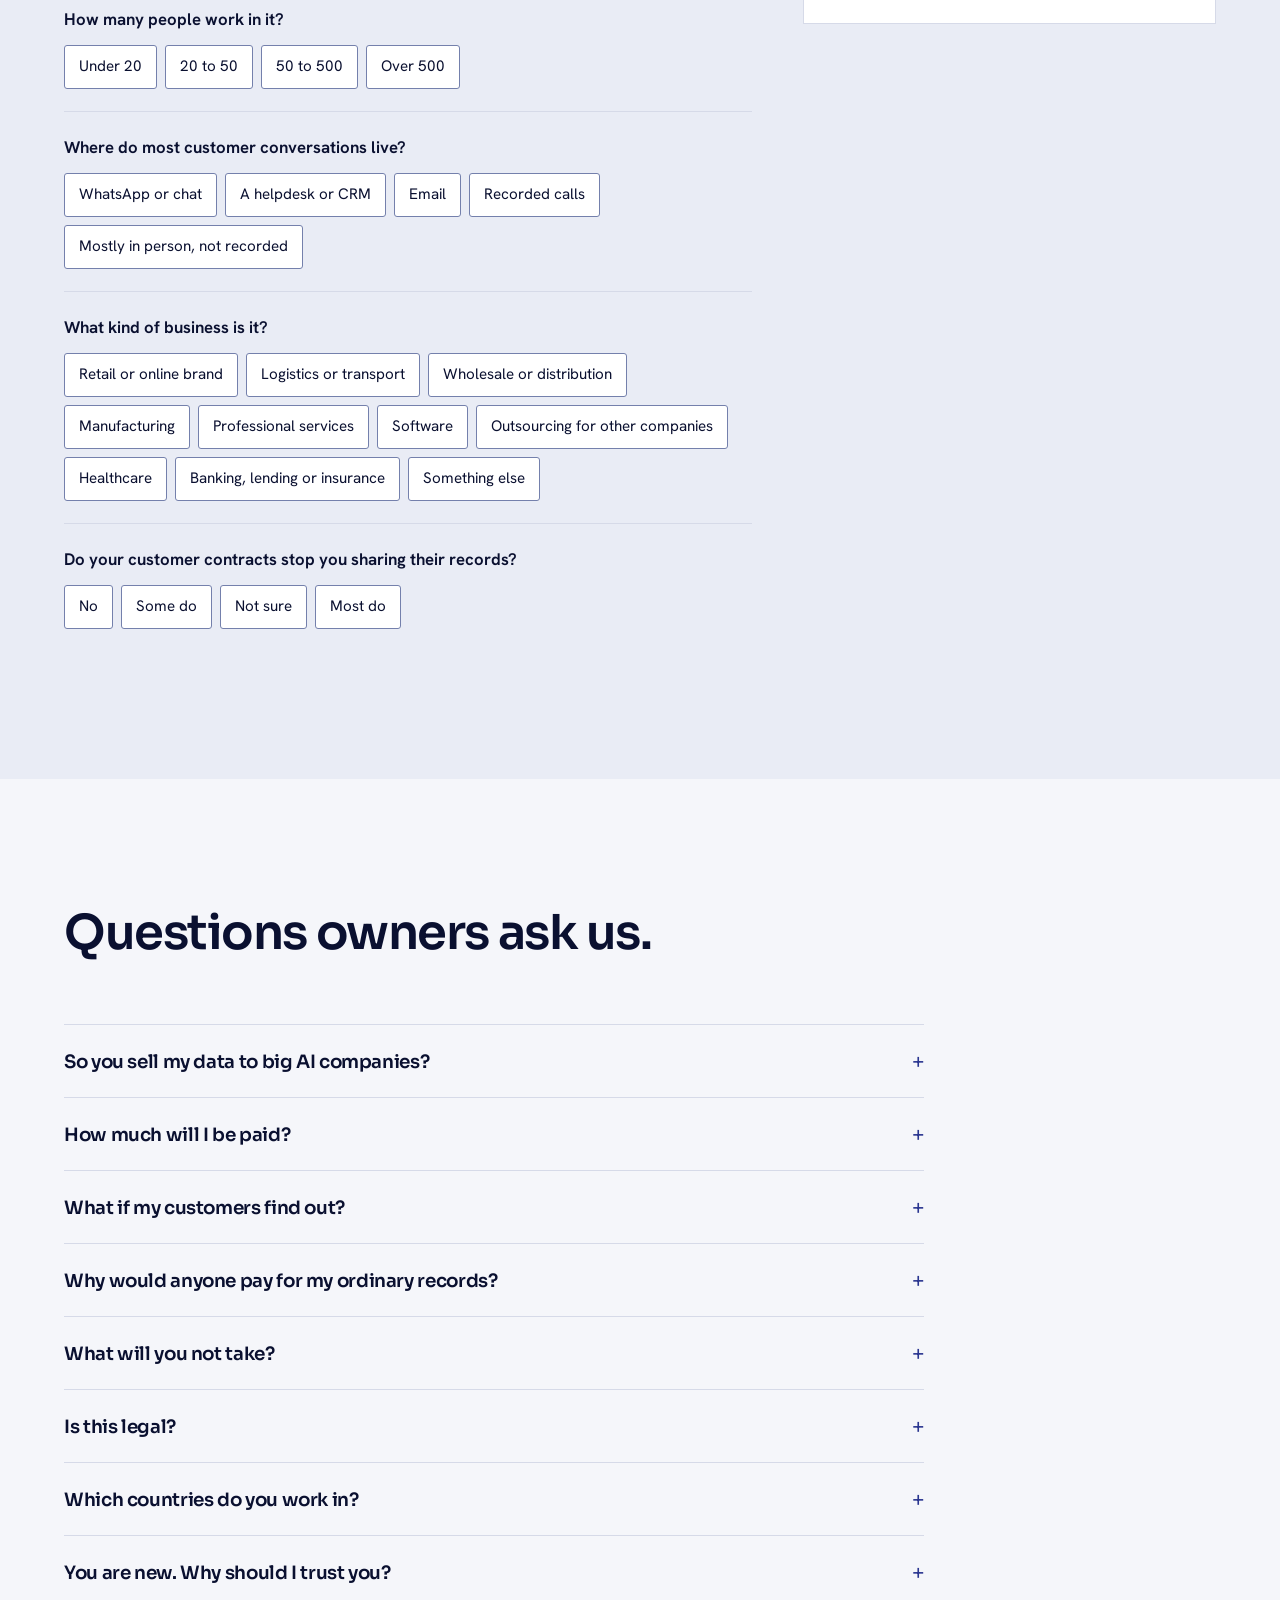
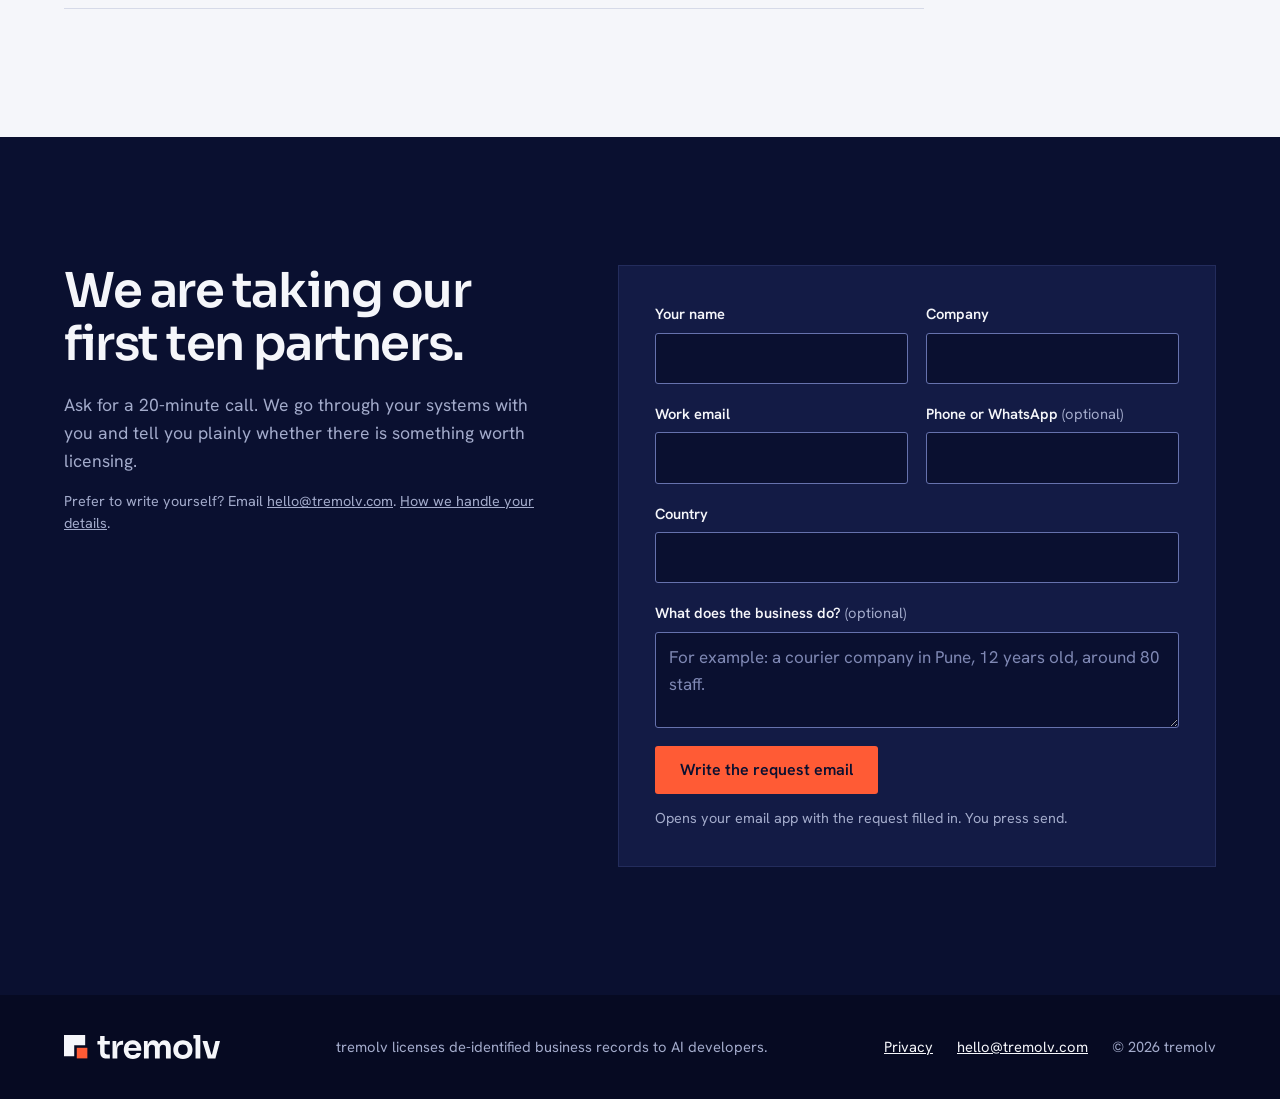
==== commit 83157794: "Host on GitHub Pages instead of Netlify Drop the Netlify config and form handling. The call request " ====
--- a/index.html
+++ b/index.html
@@ -25,7 +25,7 @@
 
 <div class="on-navy">
   <header class="wrap top">
-    <a class="top__logo" href="/" aria-label="tremolv home"><img src="assets/img/tremolv-logo-on-dark.svg" alt="tremolv" width="195" height="30"></a>
+    <a class="top__logo" href="./" aria-label="tremolv home"><img src="assets/img/tremolv-logo-on-dark.svg" alt="tremolv" width="195" height="30"></a>
     <nav class="top__nav" aria-label="Main">
       <a href="#how">How it works</a>
       <a href="#terms">The terms</a>
@@ -302,12 +302,10 @@
     <div class="ask__copy">
       <h2 class="h2">We are taking our first ten partners.</h2>
       <p class="intro">Ask for a 20-minute call. We go through your systems with you and tell you plainly whether there is something worth licensing.</p>
-      <p class="note">We use these details only to reply to you. <a href="privacy.html">How we handle them</a>.</p>
-    </div>
-    <form class="form" id="ask-form" name="call-request" method="POST" action="/thanks.html" data-netlify="true" netlify-honeypot="website">
-      <input type="hidden" name="form-name" value="call-request">
+      <p class="note">Prefer to write yourself? Email <a href="mailto:hello@tremolv.com">hello@tremolv.com</a>. <a href="privacy.html">How we handle your details</a>.</p>
+    </div>
+    <form class="form" id="ask-form" method="post" enctype="text/plain" action="mailto:hello@tremolv.com?subject=Call%20request">
       <input type="hidden" name="fit-result" id="ask-fit" value="">
-      <p class="hp"><label>Leave this empty <input name="website" tabindex="-1" autocomplete="off"></label></p>
       <div class="field"><label for="ask-name">Your name</label><input id="ask-name" name="name" autocomplete="name" required></div>
       <div class="field"><label for="ask-company">Company</label><input id="ask-company" name="company" autocomplete="organization" required></div>
       <div class="field"><label for="ask-email">Work email</label><input id="ask-email" name="email" type="email" autocomplete="email" required></div>
@@ -315,7 +313,8 @@
       <div class="field field--wide"><label for="ask-country">Country</label><input id="ask-country" name="country" autocomplete="country-name" required></div>
       <div class="field field--wide"><label for="ask-notes">What does the business do? <small>(optional)</small></label><textarea id="ask-notes" name="notes" placeholder="For example: a courier company in Pune, 12 years old, around 80 staff."></textarea></div>
       <div class="form__foot">
-        <button class="btn btn-primary" type="submit" id="ask-submit">Request a call</button>
+        <button class="btn btn-primary" type="submit" id="ask-submit">Write the request email</button>
+        <span class="note">Opens your email app with the request filled in. You press send.</span>
       </div>
       <p class="form__msg" id="ask-msg" role="status" hidden></p>
     </form>
